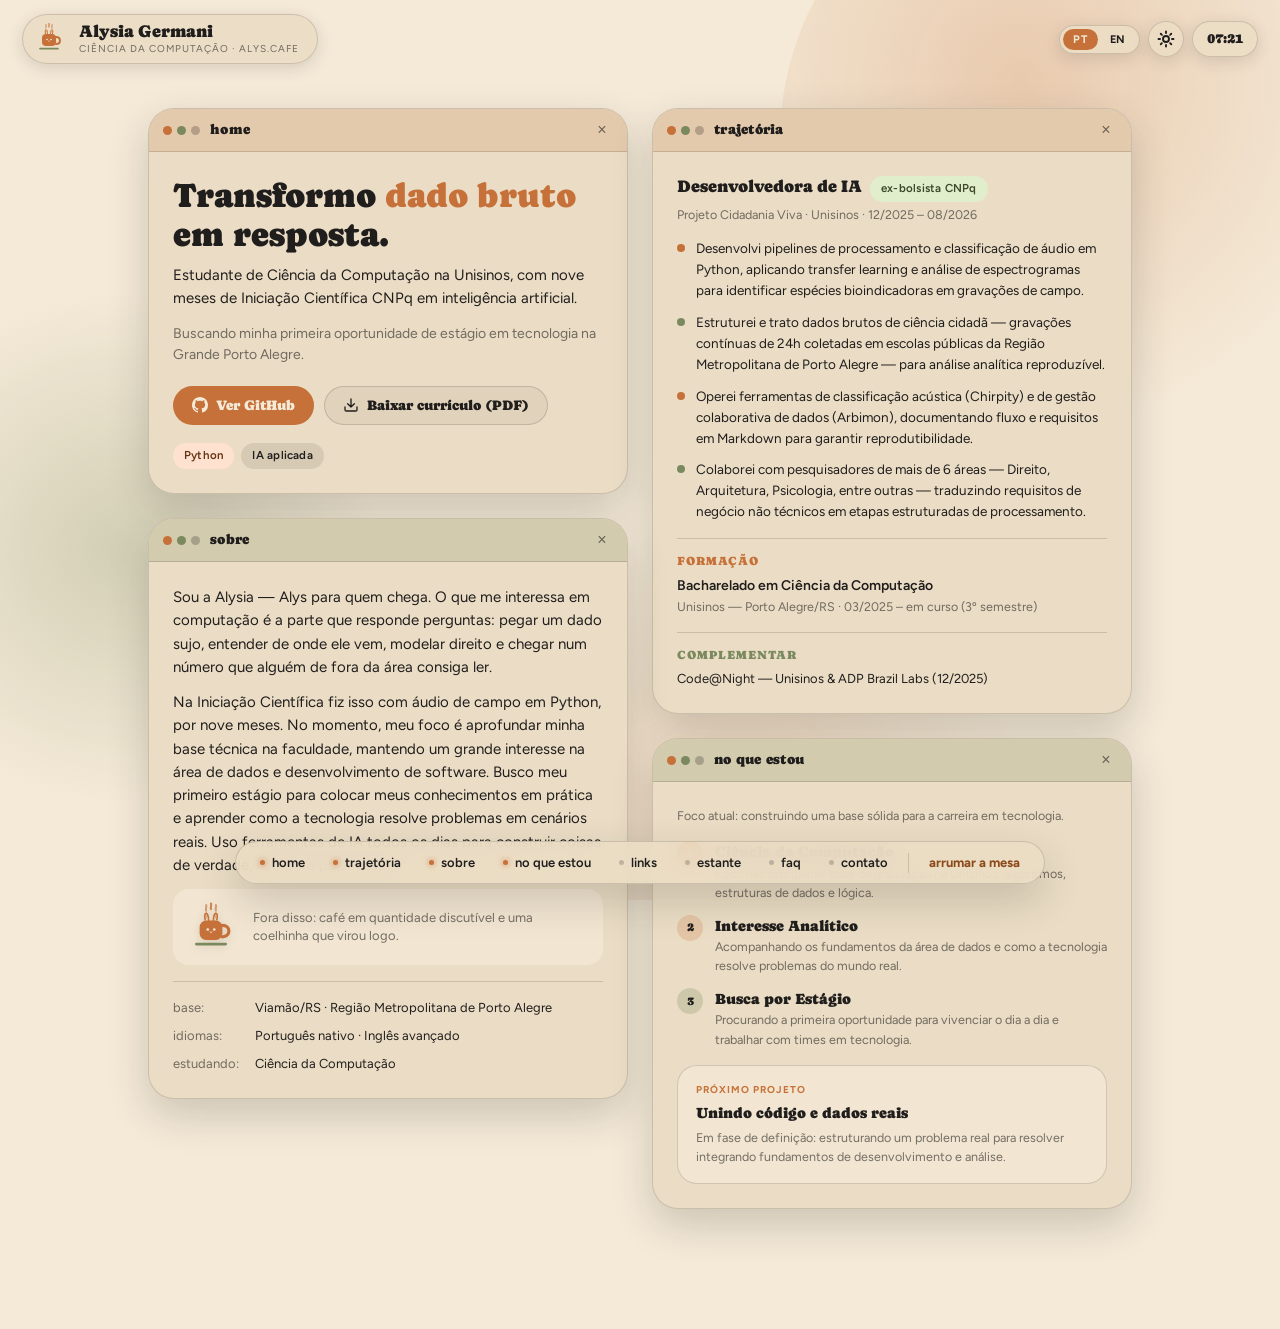
==== index.html @ f61e749c "feat: substitui xicara css pelo icone da coelhinha no header" ====
<!DOCTYPE html>
<html lang="pt" data-lang="pt" data-theme="dia">
<head>
  <meta charset="UTF-8">
  <meta name="viewport" content="width=device-width, initial-scale=1.0">
  <title>Alysia Germani — Ciência da Computação</title>
  <meta name="description" content="Alysia Germani, estudante de Ciência da Computação na Unisinos e ex-bolsista de Iniciação Científica CNPq em inteligência artificial. Buscando a primeira oportunidade de estágio em tecnologia na Grande Porto Alegre.">
  <meta name="author" content="Alysia Germani">
  
  <!-- Open Graph / LinkedIn / Facebook -->
  <meta property="og:type" content="website">
  <meta property="og:url" content="https://alys.cafe">
  <meta property="og:title" content="Alysia Germani — Ciência da Computação">
  <meta property="og:description" content="Estudante de Ciência da Computação na Unisinos. Transformo dado bruto em resposta.">
  <meta property="og:image" content="https://alys.cafe/favicon.svg">
  
  <!-- Twitter Cards -->
  <meta name="twitter:card" content="summary">
  <meta name="twitter:title" content="Alysia Germani — Ciência da Computação">
  <meta name="twitter:description" content="Estudante de Ciência da Computação na Unisinos. Transformo dado bruto em resposta.">
  <meta name="twitter:image" content="https://alys.cafe/favicon.svg">

  <link rel="icon" type="image/svg+xml" href="favicon.svg">
  <link rel="stylesheet" href="css/style.css">

  <!-- JSON-LD Structured Data for Search Engines -->
  <script type="application/ld+json">
  {
    "@context": "https://schema.org",
    "@type": "Person",
    "name": "Alysia Germani",
    "url": "https://alys.cafe",
    "jobTitle": "Estudante de Ciência da Computação e Ex-Bolsista de Iniciação Científica",
    "alumniOf": {
      "@type": "CollegeOrUniversity",
      "name": "Universidade do Vale do Rio dos Sinos (Unisinos)"
    },
    "sameAs": [
      "https://github.com/alyscafe",
      "https://linkedin.com/in/alys-muni"
    ],
    "knowsAbout": ["Python", "Data Analysis", "Artificial Intelligence"]
  }
  </script>
</head>
<body>

  <!-- Ambient Organic Background Blobs -->
  <div class="ambient-bg" aria-hidden="true">
    <div class="blob-1"></div>
    <div class="blob-2"></div>
    <div class="blob-3"></div>
  </div>

  <!-- Top Navigation Header -->
  <header class="top-nav" role="banner">
    <!-- Brand Pill with Interactive Steaming Cup -->
    <div class="nav-pill">
      <button id="cupBtn" class="cup-btn" style="place-items: center;" type="button" title="Mais um café / One more coffee" aria-label="Pedir mais um café">
        <img src="favicon.svg" alt="" style="width: 32px; height: 32px; margin-top: -2px;">
      </button>
      <div>
        <div class="nav-brand-title">Alysia Germani</div>
        <div class="nav-brand-sub">
          <span data-l="pt">ciência da computação · alys.cafe</span>
          <span data-l="en">computer science · alys.cafe</span>
        </div>
      </div>
    </div>

    <!-- Controls: Language, Theme, Clock -->
    <div class="nav-controls">
      <!-- Language Switcher -->
      <div class="seg-lang" role="group" aria-label="Seletor de idioma">
        <button id="btnLangPt" class="seg-btn active" type="button">PT</button>
        <button id="btnLangEn" class="seg-btn" type="button">EN</button>
      </div>

      <!-- Theme Switcher -->
      <button id="themeToggleBtn" class="icon-btn" type="button" title="Alternar tema (Dia / Café)" aria-label="Alternar tema">
        <!-- Sun Icon (Dia) -->
        <svg id="sunIcon" width="18" height="18" viewBox="0 0 24 24" fill="none" stroke="currentColor" stroke-width="2.5" stroke-linecap="round" stroke-linejoin="round" aria-hidden="true">
          <circle cx="12" cy="12" r="4"></circle>
          <path d="M12 2v2M12 20v2M2 12h2M20 12h2M5 5l1.5 1.5M17.5 17.5L19 19M19 5l-1.5 1.5M6.5 17.5L5 19"></path>
        </svg>
        <!-- Moon Icon (Café) -->
        <svg id="moonIcon" style="display: none;" width="18" height="18" viewBox="0 0 24 24" fill="none" stroke="currentColor" stroke-width="2.5" stroke-linecap="round" stroke-linejoin="round" aria-hidden="true">
          <path d="M21 12.8A9 9 0 1 1 11.2 3a7 7 0 0 0 9.8 9.8z"></path>
        </svg>
      </button>

      <!-- Live Clock -->
      <div id="clockText" class="clock-pill" aria-label="Horário atual">12:00</div>
    </div>
  </header>

  <!-- Workspace / Desk -->
  <main id="desk" class="desk" role="main">

    <!-- 1. Window: HOME (Hero) -->
    <section id="win-home" class="window" role="region" aria-labelledby="title-home">
      <div class="window-header">
        <div class="window-dots" aria-hidden="true">
          <span class="dot-1"></span>
          <span class="dot-2"></span>
          <span class="dot-3"></span>
        </div>
        <span id="title-home" class="window-title">home</span>
        <button class="window-close-btn" type="button" title="Fechar" aria-label="Fechar janela home">×</button>
      </div>
      <div class="window-body">
        <h1>
          <span data-l="pt">Transformo <span style="color: var(--color-accent)">dado bruto</span> em resposta.</span>
          <span data-l="en">I turn <span style="color: var(--color-accent)">raw data</span> into an answer.</span>
        </h1>
        <p>
          <span data-l="pt">Estudante de Ciência da Computação na Unisinos, com nove meses de Iniciação Científica CNPq em inteligência artificial.</span>
          <span data-l="en">Computer Science student at Unisinos, with nine months as a CNPq research fellow in artificial intelligence.</span>
        </p>
        <p class="text-muted" style="font-size: 14px; margin-bottom: 20px;">
          <span data-l="pt">Buscando minha primeira oportunidade de estágio em tecnologia na Grande Porto Alegre.</span>
          <span data-l="en">Looking for my first technology internship in Greater Porto Alegre.</span>
        </p>
        <div style="display: flex; flex-wrap: wrap; gap: 10px; margin-bottom: 18px;">
          <a class="btn btn-primary" href="https://github.com/alyscafe" target="_blank" rel="noopener noreferrer">
            <svg width="16" height="16" viewBox="0 0 24 24" fill="currentColor" aria-hidden="true"><path d="M12 0C5.37 0 0 5.37 0 12c0 5.31 3.435 9.795 8.205 11.385.6.105.825-.255.825-.57 0-.285-.015-1.23-.015-2.235-3.015.555-3.795-.735-4.035-1.41-.135-.345-.72-1.41-1.23-1.695-.42-.225-1.02-.78-.015-.795.945-.015 1.62.87 1.845 1.23 1.08 1.815 2.805 1.305 3.495.99.105-.78.42-1.305.765-1.605-2.67-.3-5.46-1.335-5.46-5.925 0-1.305.465-2.385 1.23-3.225-.12-.3-.54-1.53.12-3.18 0 0 1.005-.315 3.3 1.23.96-.27 1.98-.405 3-.405s2.04.135 3 .405c2.295-1.56 3.3-1.23 3.3-1.23.66 1.65.24 2.88.12 3.18.765.84 1.23 1.905 1.23 3.225 0 4.605-2.805 5.625-5.475 5.925.435.375.81 1.095.81 2.22 0 1.605-.015 2.895-.015 3.3 0 .315.225.69.825.57A12.02 12.02 0 0024 12c0-6.63-5.37-12-12-12z"/></svg>
            <span data-l="pt">Ver GitHub</span>
            <span data-l="en">View GitHub</span>
          </a>
          <a class="btn btn-secondary" href="curriculo.pdf" target="_blank" download="curriculo-alysia-germani.pdf">
            <svg width="16" height="16" viewBox="0 0 24 24" fill="none" stroke="currentColor" stroke-width="2" stroke-linecap="round" stroke-linejoin="round" aria-hidden="true"><path d="M21 15v4a2 2 0 01-2 2H5a2 2 0 01-2-2v-4M7 10l5 5 5-5M12 15V3"/></svg>
            <span data-l="pt">Baixar currículo (PDF)</span>
            <span data-l="en">Download Résumé (PDF)</span>
          </a>
        </div>
        <div style="display: flex; flex-wrap: wrap; gap: 7px;">
          <span class="tag tag-accent">Python</span>
          <span class="tag tag-neutral">
            <span data-l="pt">IA aplicada</span>
            <span data-l="en">applied AI</span>
          </span>
        </div>
      </div>
    </section>

    <!-- 2. Window: TRAJETÓRIA (Experience & Education) -->
    <section id="win-trajetoria" class="window" role="region" aria-labelledby="title-trajetoria">
      <div class="window-header">
        <div class="window-dots" aria-hidden="true">
          <span class="dot-1"></span>
          <span class="dot-2"></span>
          <span class="dot-3"></span>
        </div>
        <span id="title-trajetoria" class="window-title">
          <span data-l="pt">trajetória</span>
          <span data-l="en">experience</span>
        </span>
        <button class="window-close-btn" type="button" title="Fechar" aria-label="Fechar janela trajetória">×</button>
      </div>
      <div class="window-body">
        <div style="display: flex; flex-wrap: wrap; align-items: baseline; gap: 8px; margin-bottom: 3px;">
          <h4 style="margin: 0;">
            <span data-l="pt">Desenvolvedora de IA</span>
            <span data-l="en">AI Developer</span>
          </h4>
          <span class="tag tag-accent-2">
            <span data-l="pt">ex-bolsista CNPq</span>
            <span data-l="en">former CNPq fellow</span>
          </span>
        </div>
        <div class="text-muted" style="font-size: 12.5px; margin-bottom: 14px;">
          Projeto Cidadania Viva · Unisinos · 12/2025 – 08/2026
        </div>

        <div style="display: flex; flex-direction: column; gap: 11px; font-size: 13.5px;">
          <div style="display: grid; grid-template-columns: 8px 1fr; gap: 11px; align-items: start;">
            <span style="width: 8px; height: 8px; border-radius: 50%; background: var(--color-accent); margin-top: 6px;" aria-hidden="true"></span>
            <p style="margin: 0;">
              <span data-l="pt">Desenvolvi pipelines de processamento e classificação de áudio em Python, aplicando transfer learning e análise de espectrogramas para identificar espécies bioindicadoras em gravações de campo.</span>
              <span data-l="en">Built audio processing and classification pipelines in Python, applying transfer learning and spectrogram analysis to identify bioindicator species in field recordings.</span>
            </p>
          </div>
          <div style="display: grid; grid-template-columns: 8px 1fr; gap: 11px; align-items: start;">
            <span style="width: 8px; height: 8px; border-radius: 50%; background: var(--color-accent-2); margin-top: 6px;" aria-hidden="true"></span>
            <p style="margin: 0;">
              <span data-l="pt">Estruturei e trato dados brutos de ciência cidadã — gravações contínuas de 24h coletadas em escolas públicas da Região Metropolitana de Porto Alegre — para análise analítica reproduzível.</span>
              <span data-l="en">Structured and cleaned raw citizen-science data — continuous 24h recordings collected in public schools around Porto Alegre — for reproducible analysis.</span>
            </p>
          </div>
          <div style="display: grid; grid-template-columns: 8px 1fr; gap: 11px; align-items: start;">
            <span style="width: 8px; height: 8px; border-radius: 50%; background: var(--color-accent); margin-top: 6px;" aria-hidden="true"></span>
            <p style="margin: 0;">
              <span data-l="pt">Operei ferramentas de classificação acústica (Chirpity) e de gestão colaborativa de dados (Arbimon), documentando fluxo e requisitos em Markdown para garantir reprodutibilidade.</span>
              <span data-l="en">Operated acoustic classification (Chirpity) and collaborative data management (Arbimon) tools, documenting the workflow and requirements in Markdown for reproducibility.</span>
            </p>
          </div>
          <div style="display: grid; grid-template-columns: 8px 1fr; gap: 11px; align-items: start;">
            <span style="width: 8px; height: 8px; border-radius: 50%; background: var(--color-accent-2); margin-top: 6px;" aria-hidden="true"></span>
            <p style="margin: 0;">
              <span data-l="pt">Colaborei com pesquisadores de mais de 6 áreas — Direito, Arquitetura, Psicologia, entre outras — traduzindo requisitos de negócio não técnicos em etapas estruturadas de processamento.</span>
              <span data-l="en">Worked with researchers from over 6 fields — Law, Architecture, Psychology and others — translating non-technical requirements into processing steps.</span>
            </p>
          </div>
        </div>

        <div class="divider"></div>

        <div>
          <h6 style="color: var(--color-accent); margin-bottom: 6px;">
            <span data-l="pt">formação</span>
            <span data-l="en">education</span>
          </h6>
          <div style="font-size: 14px; font-weight: 600;">Bacharelado em Ciência da Computação</div>
          <div class="text-muted" style="font-size: 12.5px;">
            Unisinos — Porto Alegre/RS · 03/2025 – 
            <span data-l="pt">em curso (3º semestre)</span>
            <span data-l="en">in progress (3rd semester)</span>
          </div>
        </div>

        <div class="divider"></div>

        <div>
          <h6 style="color: var(--color-accent-2); margin-bottom: 6px;">
            <span data-l="pt">complementar</span>
            <span data-l="en">additional</span>
          </h6>
          <div style="font-size: 13px; display: flex; flex-direction: column; gap: 5px;">
            <span>Code@Night — Unisinos &amp; ADP Brazil Labs (12/2025)</span>
          </div>
        </div>
      </div>
    </section>

    <!-- 3. Window: SOBRE (About) -->
    <section id="win-sobre" class="window" role="region" aria-labelledby="title-sobre">
      <div class="window-header header-alt">
        <div class="window-dots" aria-hidden="true">
          <span class="dot-1"></span>
          <span class="dot-2"></span>
          <span class="dot-3"></span>
        </div>
        <span id="title-sobre" class="window-title">
          <span data-l="pt">sobre</span>
          <span data-l="en">about</span>
        </span>
        <button class="window-close-btn" type="button" title="Fechar" aria-label="Fechar janela sobre">×</button>
      </div>
      <div class="window-body">
        <p>
          <span data-l="pt">Sou a Alysia — Alys para quem chega. O que me interessa em computação é a parte que responde perguntas: pegar um dado sujo, entender de onde ele vem, modelar direito e chegar num número que alguém de fora da área consiga ler.</span>
          <span data-l="en">I'm Alysia — Alys to anyone who walks in. What draws me to computing is the part that answers questions: taking messy data, understanding where it came from, modelling it properly, and arriving at a number someone outside the field can actually read.</span>
        </p>
        <p>
          <span data-l="pt">Na Iniciação Científica fiz isso com áudio de campo em Python, por nove meses. No momento, meu foco é aprofundar minha base técnica na faculdade, mantendo um grande interesse na área de dados e desenvolvimento de software. Busco meu primeiro estágio para colocar meus conhecimentos em prática e aprender como a tecnologia resolve problemas em cenários reais. Uso ferramentas de IA todos os dias para construir coisas de verdade, não para pular etapa.</span>
          <span data-l="en">I did that with field audio in Python for nine months, as a research fellow. Currently, my focus is deepening my technical foundation at university, maintaining a strong interest in data and software development. I'm looking for my first internship to put my knowledge into practice and learn how technology solves real-world problems. I use AI tools every day to build real things, not to skip steps.</span>
        </p>
        <div style="display: flex; align-items: center; gap: 16px; margin-bottom: 12px; padding: 12px; background: var(--color-surface-subtle); border-radius: var(--radius-md);">
          <img src="favicon.svg" alt="A coelhinha que virou logo" style="width: 52px; height: 52px; flex-shrink: 0; filter: drop-shadow(0 2px 4px rgba(0,0,0,0.1));">
          <p class="text-muted" style="font-size: 13px; margin: 0; line-height: 1.4;">
            <span data-l="pt">Fora disso: café em quantidade discutível e uma coelhinha que virou logo.</span>
            <span data-l="en">Outside that: a debatable amount of coffee and a little rabbit that became a logo.</span>
          </p>
        </div>

        <div class="divider"></div>

        <div style="display: grid; grid-template-columns: auto 1fr; gap: 8px 16px; font-size: 13px;">
          <span class="text-muted"><span data-l="pt">base</span><span data-l="en">based in</span>:</span>
          <span>Viamão/RS · <span data-l="pt">Região Metropolitana de Porto Alegre</span><span data-l="en">Greater Porto Alegre</span></span>
          <span class="text-muted"><span data-l="pt">idiomas</span><span data-l="en">languages</span>:</span>
          <span><span data-l="pt">Português nativo · Inglês avançado</span><span data-l="en">Portuguese native · English advanced</span></span>
          <span class="text-muted"><span data-l="pt">estudando</span><span data-l="en">studying</span>:</span>
          <span><span data-l="pt">Ciência da Computação</span><span data-l="en">Computer Science</span></span>
        </div>
      </div>
    </section>

    <!-- 4. Window: AGORA (Current Track & Next Project) -->
    <section id="win-agora" class="window" role="region" aria-labelledby="title-agora">
      <div class="window-header header-alt">
        <div class="window-dots" aria-hidden="true">
          <span class="dot-1"></span>
          <span class="dot-2"></span>
          <span class="dot-3"></span>
        </div>
        <span id="title-agora" class="window-title">
          <span data-l="pt">no que estou</span>
          <span data-l="en">what i'm on</span>
        </span>
        <button class="window-close-btn" type="button" title="Fechar" aria-label="Fechar janela no que estou">×</button>
      </div>
      <div class="window-body">
        <p class="text-muted" style="font-size: 12.5px; margin-bottom: 16px;">
          <span data-l="pt">Foco atual: construindo uma base sólida para a carreira em tecnologia.</span>
          <span data-l="en">Current focus: building a solid foundation for a tech career.</span>
        </p>

        <div style="display: flex; flex-direction: column; gap: 12px;">
          <!-- Track 1 -->
          <div style="display: grid; grid-template-columns: 26px 1fr; gap: 12px; align-items: start;">
            <span style="width: 26px; height: 26px; border-radius: 50%; display: grid; place-items: center; background: var(--color-accent); color: var(--color-bg); font-family: var(--font-heading); font-size: 12px;" aria-hidden="true">1</span>
            <div>
              <div style="font-family: var(--font-heading); font-size: 14.5px;">
                <span data-l="pt">Ciência da Computação</span><span data-l="en">Computer Science</span>
              </div>
              <div class="text-muted" style="font-size: 12.5px;">
                <span data-l="pt">Foco nas disciplinas base da graduação na Unisinos: algoritmos, estruturas de dados e lógica.</span>
                <span data-l="en">Focus on core undergrad subjects at Unisinos: algorithms, data structures, and logic.</span>
              </div>
            </div>
          </div>

          <!-- Track 2 -->
          <div style="display: grid; grid-template-columns: 26px 1fr; gap: 12px; align-items: start;">
            <span style="width: 26px; height: 26px; border-radius: 50%; display: grid; place-items: center; background: color-mix(in srgb, var(--color-accent) 22%, transparent); color: var(--color-text); font-family: var(--font-heading); font-size: 12px;" aria-hidden="true">2</span>
            <div>
              <div style="font-family: var(--font-heading); font-size: 14.5px;">
                <span data-l="pt">Interesse Analítico</span><span data-l="en">Analytical Interest</span>
              </div>
              <div class="text-muted" style="font-size: 12.5px;">
                <span data-l="pt">Acompanhando os fundamentos da área de dados e como a tecnologia resolve problemas do mundo real.</span>
                <span data-l="en">Following data fundamentals and how technology solves real-world problems.</span>
              </div>
            </div>
          </div>

          <!-- Track 3 -->
          <div style="display: grid; grid-template-columns: 26px 1fr; gap: 12px; align-items: start;">
            <span style="width: 26px; height: 26px; border-radius: 50%; display: grid; place-items: center; background: color-mix(in srgb, var(--color-accent-2) 26%, transparent); color: var(--color-text); font-family: var(--font-heading); font-size: 12px;" aria-hidden="true">3</span>
            <div>
              <div style="font-family: var(--font-heading); font-size: 14.5px;">
                <span data-l="pt">Busca por Estágio</span><span data-l="en">Internship Search</span>
              </div>
              <div class="text-muted" style="font-size: 12.5px;">
                <span data-l="pt">Procurando a primeira oportunidade para vivenciar o dia a dia e trabalhar com times em tecnologia.</span>
                <span data-l="en">Looking for the first opportunity to experience day-to-day work and collaborate with tech teams.</span>
              </div>
            </div>
          </div>
        </div>

        <!-- Project Spotlight Card -->
        <div class="card-project" style="margin-top: 16px;">
          <div class="card-kicker">
            <span data-l="pt">próximo projeto</span>
            <span data-l="en">next project</span>
          </div>
          <div style="font-family: var(--font-heading); font-size: 14.5px; margin-bottom: 4px;">
            <span data-l="pt">Unindo código e dados reais</span>
            <span data-l="en">Uniting code and real data</span>
          </div>
          <p class="text-muted" style="font-size: 12.5px; margin: 0;">
            <span data-l="pt">Em fase de definição: estruturando um problema real para resolver integrando fundamentos de desenvolvimento e análise.</span>
            <span data-l="en">In definition phase: structuring a real problem to solve by integrating development and analysis fundamentals.</span>
          </p>
        </div>
      </div>
    </section>

    <!-- 5. Window: LINKS -->
    <section id="win-links" class="window" role="region" aria-labelledby="title-links">
      <div class="window-header header-alt">
        <div class="window-dots" aria-hidden="true">
          <span class="dot-1"></span>
          <span class="dot-2"></span>
          <span class="dot-3"></span>
        </div>
        <span id="title-links" class="window-title">links</span>
        <button class="window-close-btn" type="button" title="Fechar" aria-label="Fechar janela links">×</button>
      </div>
      <div class="window-body-compact">
        <div style="display: flex; flex-direction: column; gap: 4px;">
          <a class="link-item" href="https://linkedin.com/in/alys-muni" target="_blank" rel="noopener noreferrer">
            <span class="indicator-dot" style="background: var(--color-accent);" aria-hidden="true"></span>
            LinkedIn
            <span class="muted">/in/alys-muni</span>
          </a>
          <a class="link-item" href="https://github.com/alyscafe" target="_blank" rel="noopener noreferrer">
            <span class="indicator-dot" style="background: var(--color-accent-2);" aria-hidden="true"></span>
            GitHub
            <span class="muted">/alyscafe</span>
          </a>
          <a class="link-item" href="mailto:oi@alys.cafe">
            <span class="indicator-dot" style="background: var(--color-accent);" aria-hidden="true"></span>
            E-mail
            <span class="muted">oi@alys.cafe</span>
          </a>
          <a class="link-item" href="curriculo.pdf" target="_blank">
            <span class="indicator-dot" style="background: var(--color-accent-2);" aria-hidden="true"></span>
            <span data-l="pt">Currículo (PDF)</span>
            <span data-l="en">Résumé (PDF)</span>
            <span class="muted">alys.cafe/curriculo.pdf</span>
          </a>
        </div>
      </div>
    </section>

    <!-- 6. Window: ESTANTE (Shelf / Off-Duty) -->
    <section id="win-estante" class="window" role="region" aria-labelledby="title-estante">
      <div class="window-header">
        <div class="window-dots" aria-hidden="true">
          <span class="dot-1"></span>
          <span class="dot-2"></span>
          <span class="dot-3"></span>
        </div>
        <span id="title-estante" class="window-title">
          <span data-l="pt">estante</span>
          <span data-l="en">shelf</span>
        </span>
        <button class="window-close-btn" type="button" title="Fechar" aria-label="Fechar janela estante">×</button>
      </div>
      <div class="window-body">
        <p class="text-muted" style="font-size: 12.5px; margin-bottom: 16px;">
          <span data-l="pt">O que estou lendo, jogando e vendo — a parte não profissional do café.</span>
          <span data-l="en">What I'm reading, playing and watching — the café's off-duty side.</span>
        </p>

        <div style="display: grid; grid-template-columns: repeat(auto-fit, minmax(130px, 1fr)); gap: 18px;">
          <!-- Games -->
          <div>
            <h6 style="color: var(--color-accent-2); margin-bottom: 8px;">
              <span data-l="pt">jogos</span>
              <span data-l="en">games</span>
            </h6>
            <div style="display: flex; flex-direction: column; gap: 8px; font-size: 13px;">
              <div>
                Terraria
                <div class="text-muted" style="font-size: 11px;"><span data-l="pt">jogando com amigos</span><span data-l="en">playing with friends</span></div>
              </div>
              <div>
                Stardew Valley
                <div class="text-muted" style="font-size: 11px;"><span data-l="pt">fazenda ano 4</span><span data-l="en">farm year 4</span></div>
              </div>
              <div>
                Balatro
                <div class="text-muted" style="font-size: 11px;"><span data-l="pt">só mais uma partida</span><span data-l="en">just one more run</span></div>
              </div>
              <div>
                Hollow Knight
                <div class="text-muted" style="font-size: 11px;"><span data-l="pt">sofrendo</span><span data-l="en">suffering</span></div>
              </div>
              <div>
                Cup Head
                <div class="text-muted" style="font-size: 11px;"><span data-l="pt">passando raiva</span><span data-l="en">getting mad</span></div>
              </div>
            </div>
          </div>

          <!-- Anime -->
          <div>
            <h6 style="color: var(--color-accent); margin-bottom: 8px;">anime</h6>
            <div style="display: flex; flex-direction: column; gap: 8px; font-size: 13px;">
              <div>
                Frieren
                <div class="text-muted" style="font-size: 11px;"><span data-l="pt">acompanhando</span><span data-l="en">keeping up</span></div>
              </div>
              <div>
                Studio Ghibli
                <div class="text-muted" style="font-size: 11px;"><span data-l="pt">rever sempre</span><span data-l="en">always rewatching</span></div>
              </div>
            </div>
          </div>
        </div>
      </div>
    </section>

    <!-- 7. Window: FAQ -->
    <section id="win-faq" class="window" role="region" aria-labelledby="title-faq">
      <div class="window-header header-alt">
        <div class="window-dots" aria-hidden="true">
          <span class="dot-1"></span>
          <span class="dot-2"></span>
          <span class="dot-3"></span>
        </div>
        <span id="title-faq" class="window-title">faq</span>
        <button class="window-close-btn" type="button" title="Fechar" aria-label="Fechar janela faq">×</button>
      </div>
      <div class="window-body" style="display: flex; flex-direction: column; gap: 15px;">
        <div>
          <div style="font-family: var(--font-heading); font-size: 14.5px; margin-bottom: 4px;">
            <span data-l="pt">Que tipo de vaga você procura?</span>
            <span data-l="en">What kind of role are you after?</span>
          </div>
          <p class="text-muted" style="font-size: 13px; margin: 0;">
            <span data-l="pt">Primeiro estágio em tecnologia, com foco em dados, desenvolvimento ou IA — presencial na Grande Porto Alegre, híbrido ou remoto.</span>
            <span data-l="en">A first tech internship, focusing on data, development or AI — on-site in Greater Porto Alegre, hybrid or remote.</span>
          </p>
        </div>

        <div>
          <div style="font-family: var(--font-heading); font-size: 14.5px; margin-bottom: 4px;">
            <span data-l="pt">Você já trabalhou com dados de verdade?</span>
            <span data-l="en">Have you worked with real data?</span>
          </div>
          <p class="text-muted" style="font-size: 13px; margin: 0;">
            <span data-l="pt">Sim: por nove meses tratei gravações contínuas de campo em Python na Iniciação Científica — dado bruto, sujo e volumoso, com pipeline documentado.</span>
            <span data-l="en">Yes: for nine months I processed continuous field recordings in Python as a research fellow — raw, messy, high-volume data with a documented pipeline.</span>
          </p>
        </div>

        <div>
          <div style="font-family: var(--font-heading); font-size: 14.5px; margin-bottom: 4px;">
            <span data-l="pt">Por que alys.cafe?</span>
            <span data-l="en">Why alys.cafe?</span>
          </div>
          <p class="text-muted" style="font-size: 13px; margin: 0;">
            <span data-l="pt">Porque quase todo trabalho aqui começou com um café. O site é feito e mantido por mim — o que também conta como projeto.</span>
            <span data-l="en">Because nearly everything here started with a coffee. The site is built and maintained by me — which counts as a project too.</span>
          </p>
        </div>
      </div>
    </section>

    <!-- 8. Window: CONTATO (Contact) -->
    <section id="win-contato" class="window" role="region" aria-labelledby="title-contato">
      <div class="window-header">
        <div class="window-dots" aria-hidden="true">
          <span class="dot-1"></span>
          <span class="dot-2"></span>
          <span class="dot-3"></span>
        </div>
        <span id="title-contato" class="window-title">
          <span data-l="pt">contato</span>
          <span data-l="en">contact</span>
        </span>
        <button class="window-close-btn" type="button" title="Fechar" aria-label="Fechar janela contato">×</button>
      </div>
      <div class="window-body">
        <p style="font-size: 13.5px; margin-bottom: 16px;">
          <span data-l="pt">Recrutando para vagas de tecnologia (dados, desenvolvimento ou IA)? Deixe um recado — respondo no mesmo dia.</span>
          <span data-l="en">Hiring for tech roles (data, development or AI)? Leave a note — I reply the same day.</span>
        </p>

        <form id="contactForm">
          <div class="field">
            <label for="contactEmail">
              <span data-l="pt">seu e-mail</span>
              <span data-l="en">your email</span>
            </label>
            <input id="contactEmail" class="input" type="email" placeholder="voce@empresa.com" required>
          </div>

          <div class="field">
            <label for="contactMessage">
              <span data-l="pt">recado</span>
              <span data-l="en">note</span>
            </label>
            <textarea id="contactMessage" class="input" placeholder="Oi, Alysia..." required></textarea>
          </div>

          <button type="submit" class="btn btn-primary btn-block">
            <span data-l="pt">Enviar recado</span>
            <span data-l="en">Send note</span>
          </button>
        </form>

        <p class="text-muted" style="font-size: 12px; margin: 14px 0 0; text-align: center;">
          <span data-l="pt">ou direto: </span>
          <span data-l="en">or straight to: </span>
          <a href="mailto:oi@alys.cafe">oi@alys.cafe</a>
        </p>
      </div>
    </section>

  </main>

  <!-- Bottom Floating Dock -->
  <nav class="dock" role="navigation" aria-label="Navegação da mesa de trabalho">
    <button class="dock-btn" data-window="home" type="button">
      <span class="dock-dot" aria-hidden="true"></span>home
    </button>
    <button class="dock-btn" data-window="trajetoria" type="button">
      <span class="dock-dot" aria-hidden="true"></span>
      <span data-l="pt">trajetória</span>
      <span data-l="en">experience</span>
    </button>
    <button class="dock-btn" data-window="sobre" type="button">
      <span class="dock-dot" aria-hidden="true"></span>
      <span data-l="pt">sobre</span>
      <span data-l="en">about</span>
    </button>
    <button class="dock-btn" data-window="agora" type="button">
      <span class="dock-dot" aria-hidden="true"></span>
      <span data-l="pt">no que estou</span>
      <span data-l="en">what i'm on</span>
    </button>
    <button class="dock-btn" data-window="links" type="button">
      <span class="dock-dot" aria-hidden="true"></span>links
    </button>
    <button class="dock-btn" data-window="estante" type="button">
      <span class="dock-dot" aria-hidden="true"></span>
      <span data-l="pt">estante</span>
      <span data-l="en">shelf</span>
    </button>
    <button class="dock-btn" data-window="faq" type="button">
      <span class="dock-dot" aria-hidden="true"></span>faq
    </button>
    <button class="dock-btn" data-window="contato" type="button">
      <span class="dock-dot" aria-hidden="true"></span>
      <span data-l="pt">contato</span>
      <span data-l="en">contact</span>
    </button>

    <div class="dock-divider" aria-hidden="true"></div>

    <button id="tidyBtn" class="dock-tidy-btn" type="button" title="Organizar janelas em colunas">
      <span data-l="pt">arrumar a mesa</span>
      <span data-l="en">tidy up</span>
    </button>
  </nav>

  <!-- Toast Notification -->
  <div id="toastNotice" class="toast-notice" role="status" aria-live="polite"></div>

  <script src="js/app.js"></script>
</body>
</html>
---- css/style.css ----
/* ==========================================================================
   Alys Café — Design System Tokens & Styles
   "Mesa Digital" / Cozy Workstation Theme
   ========================================================================== */

@import url('https://fonts.googleapis.com/css2?family=Caprasimo&family=Figtree:ital,wght@0,400;0,500;0,600;0,700;1,400&display=swap');

/* ——— Design Tokens ——— */
:root {
  /* Default: Dia (Warm Parchment / Light Roast) */
  --color-bg: #f5ead8;
  --color-surface: #ebddc5;
  --color-surface-translucent: color-mix(in srgb, #ebddc5 90%, transparent);
  --color-surface-subtle: color-mix(in srgb, #f5ead8 70%, #ebddc5);
  --color-text: #201e1d;
  --color-text-muted: color-mix(in srgb, #201e1d 60%, transparent);
  --color-accent: #c67139;
  --color-accent-hover: #b2622d;
  --color-accent-700: #8c491a;
  --color-accent-subtle: #ffe1d0;
  --color-accent-badge-fg: #643312;
  --color-accent-2: #7a8a5e;
  --color-accent-2-hover: #65744c;
  --color-accent-2-subtle: #e1eecc;
  --color-accent-2-badge-fg: #3d472b;
  --color-divider: color-mix(in srgb, #201e1d 16%, transparent);
  
  --shadow-sm: 0 1px 3px color-mix(in srgb, #2e2b25 12%, transparent);
  --shadow-md: 0 4px 16px color-mix(in srgb, #2e2b25 15%, transparent);
  --shadow-lg: 0 16px 40px color-mix(in srgb, #2e2b25 20%, transparent);
  
  --font-heading: "Caprasimo", system-ui, Georgia, serif;
  --font-body: "Figtree", system-ui, -apple-system, BlinkMacSystemFont, "Segoe UI", Roboto, sans-serif;
  
  --radius-sm: 8px;
  --radius-md: 16px;
  --radius-lg: 26px;
  --radius-pill: 999px;
  
  --space-1: 4px;
  --space-2: 8px;
  --space-3: 14px;
  --space-4: 20px;
  --space-6: 28px;
}

/* Theme: Café (Deep Cozy Roast / Warm Dark) */
[data-theme="cafe"] {
  --color-bg: #241a13;
  --color-surface: #33261c;
  --color-surface-translucent: color-mix(in srgb, #33261c 92%, transparent);
  --color-surface-subtle: color-mix(in srgb, #241a13 70%, #33261c);
  --color-text: #f6e9d7;
  --color-text-muted: color-mix(in srgb, #f6e9d7 65%, transparent);
  --color-accent: #e2a068;
  --color-accent-hover: #f0b583;
  --color-accent-700: #eab588;
  --color-accent-subtle: #4a3424;
  --color-accent-badge-fg: #ffd8bd;
  --color-accent-2: #a3b381;
  --color-accent-2-hover: #b6c793;
  --color-accent-2-subtle: #313b24;
  --color-accent-2-badge-fg: #e2eed0;
  --color-divider: color-mix(in srgb, #f6e9d7 18%, transparent);
  
  --shadow-sm: 0 1px 3px rgba(0, 0, 0, 0.45);
  --shadow-md: 0 4px 16px rgba(0, 0, 0, 0.52);
  --shadow-lg: 0 18px 46px rgba(0, 0, 0, 0.62);
}

/* ——— Bilingual Display Logic ——— */
[data-lang="pt"] [data-l="en"] { display: none !important; }
[data-lang="en"] [data-l="pt"] { display: none !important; }

/* ——— Reset & Base ——— */
*, *::before, *::after {
  box-sizing: border-box;
}

html, body {
  margin: 0;
  padding: 0;
  width: 100%;
  min-height: 100vh;
}

body {
  background-color: var(--color-bg);
  color: var(--color-text);
  font-family: var(--font-body);
  font-size: 15px;
  line-height: 1.55;
  transition: background-color 0.3s ease, color 0.3s ease;
  position: relative;
  overflow-x: hidden;
  -webkit-font-smoothing: antialiased;
}

h1, h2, h3, h4, h5, h6 {
  font-family: var(--font-heading);
  font-weight: 400;
  line-height: 1.15;
  margin: 0 0 10px;
}

h1 { font-size: 34px; }
h2 { font-size: 26px; }
h3 { font-size: 20px; }
h4 { font-size: 17px; }
h5 { font-size: 15px; }
h6 { font-size: 12px; letter-spacing: 0.08em; text-transform: uppercase; }

p {
  margin: 0 0 12px;
}

a {
  color: var(--color-accent);
  text-decoration: none;
  transition: color 0.15s ease;
}

a:hover {
  color: var(--color-accent-hover);
  text-decoration: underline;
  text-underline-offset: 3px;
}

/* Focus state for accessibility */
:focus-visible {
  outline: 2px solid var(--color-accent);
  outline-offset: 3px;
}

/* ——— Background Blobs with Soft Drift ——— */
.ambient-bg {
  position: fixed;
  inset: 0;
  overflow: hidden;
  pointer-events: none;
  z-index: 0;
}

.blob-1 {
  position: absolute;
  top: -160px;
  right: -100px;
  width: 600px;
  height: 600px;
  border-radius: 50%;
  background: radial-gradient(circle at 40% 40%, color-mix(in srgb, var(--color-accent) 26%, transparent), transparent 70%);
  animation: drift 24s ease-in-out infinite;
}

.blob-2 {
  position: absolute;
  top: 32%;
  left: -140px;
  width: 520px;
  height: 520px;
  border-radius: 50%;
  background: radial-gradient(circle at 50% 50%, color-mix(in srgb, var(--color-accent-2) 28%, transparent), transparent 70%);
  animation: drift 30s ease-in-out infinite reverse;
}

.blob-3 {
  position: absolute;
  bottom: -200px;
  right: 20%;
  width: 560px;
  height: 560px;
  border-radius: 50%;
  background: radial-gradient(circle at 50% 50%, color-mix(in srgb, var(--color-accent) 15%, transparent), transparent 72%);
}

/* ——— Animations ——— */
@keyframes steam {
  0% { transform: translateY(2px) scaleX(0.9); opacity: 0; }
  30% { opacity: 0.8; }
  100% { transform: translateY(-14px) scaleX(1.6); opacity: 0; }
}

@keyframes drift {
  0%, 100% { transform: translate(0, 0); }
  50% { transform: translate(28px, -22px); }
}

@keyframes rise {
  from { opacity: 0; transform: translateY(10px) scale(0.98); }
  to { opacity: 1; transform: translateY(0) scale(1); }
}

/* ——— Top Navigation Bar ——— */
.top-nav {
  position: fixed;
  top: 0;
  left: 0;
  right: 0;
  z-index: 9000;
  display: flex;
  align-items: center;
  justify-content: space-between;
  padding: 14px 22px;
  pointer-events: none;
}

.nav-pill {
  display: flex;
  align-items: center;
  gap: 12px;
  pointer-events: auto;
  padding: 6px 18px 6px 8px;
  border-radius: var(--radius-pill);
  border: 1px solid var(--color-divider);
  background: var(--color-surface-translucent);
  backdrop-filter: blur(12px);
  -webkit-backdrop-filter: blur(12px);
  box-shadow: var(--shadow-md);
}

.nav-controls {
  display: flex;
  align-items: center;
  gap: 8px;
  pointer-events: auto;
}

.nav-brand-title {
  font-family: var(--font-heading);
  font-size: 17px;
  line-height: 1.1;
}

.nav-brand-sub {
  font-size: 10px;
  letter-spacing: 0.1em;
  text-transform: uppercase;
  color: var(--color-text-muted);
}

/* Coffee Cup Interactive Button */
.cup-btn {
  position: relative;
  width: 36px;
  height: 36px;
  border: 0;
  background: transparent;
  padding: 0;
  cursor: pointer;
  display: grid;
  place-items: end center;
  border-radius: 50%;
  transition: transform 0.15s ease;
}

.cup-btn:hover {
  transform: scale(1.08);
}

.cup-btn:active {
  transform: scale(0.95);
}

.steam-group {
  position: absolute;
  top: 2px;
  left: 9px;
  display: flex;
  gap: 3px;
}

.steam-line {
  width: 3.5px;
  height: 12px;
  border-radius: var(--radius-pill);
  background: color-mix(in srgb, var(--color-text) 35%, transparent);
}

.steam-1 { animation: steam 3.2s ease-out infinite; }
.steam-2 { animation: steam 3.2s ease-out 0.9s infinite; }
.steam-3 { animation: steam 3.2s ease-out 1.8s infinite; }

.cup-saucer-shape {
  position: relative;
  width: 22px;
  height: 16px;
  border-radius: 4px 4px 11px 11px;
  background: var(--color-accent);
}

.cup-saucer-shape::after {
  content: "";
  position: absolute;
  right: -7px;
  top: 2px;
  width: 9px;
  height: 9px;
  border: 2.5px solid var(--color-accent);
  border-radius: 50%;
  border-left-color: transparent;
}

/* Control Pills */
.seg-lang {
  display: flex;
  padding: 3px;
  gap: 2px;
  border-radius: var(--radius-pill);
  border: 1px solid var(--color-divider);
  background: var(--color-surface-translucent);
  backdrop-filter: blur(12px);
  -webkit-backdrop-filter: blur(12px);
  box-shadow: var(--shadow-md);
}

.seg-btn {
  border: 0;
  cursor: pointer;
  font-family: var(--font-body);
  font-weight: 700;
  font-size: 11px;
  letter-spacing: 0.06em;
  padding: 4px 10px;
  border-radius: var(--radius-pill);
  background: transparent;
  color: var(--color-text);
  transition: background-color 0.15s ease, color 0.15s ease;
}

.seg-btn.active {
  background: var(--color-accent);
  color: var(--color-bg);
}

.icon-btn {
  width: 36px;
  height: 36px;
  display: grid;
  place-items: center;
  cursor: pointer;
  border-radius: var(--radius-pill);
  border: 1px solid var(--color-divider);
  background: var(--color-surface-translucent);
  backdrop-filter: blur(12px);
  -webkit-backdrop-filter: blur(12px);
  box-shadow: var(--shadow-md);
  color: var(--color-text);
  transition: transform 0.15s ease, background-color 0.15s ease;
}

.icon-btn:hover {
  transform: scale(1.06);
}

.clock-pill {
  font-family: var(--font-heading);
  font-size: 14px;
  padding: 6px 14px;
  border-radius: var(--radius-pill);
  border: 1px solid var(--color-divider);
  background: var(--color-surface-translucent);
  backdrop-filter: blur(12px);
  -webkit-backdrop-filter: blur(12px);
  box-shadow: var(--shadow-md);
}

/* ——— Desktop / Workspace Area ——— */
.desk {
  position: relative;
  min-height: 100vh;
  padding-top: 80px;
  padding-bottom: 140px;
  z-index: 10;
}

/* ——— Window Component ——— */
.window {
  position: absolute;
  background: var(--color-surface);
  border: 1px solid var(--color-divider);
  border-radius: var(--radius-lg);
  box-shadow: var(--shadow-lg);
  overflow: hidden;
  animation: rise 0.35s ease both;
  transition: box-shadow 0.2s ease;
  user-select: text;
}

.window.focused {
  box-shadow: var(--shadow-lg), 0 0 0 1px var(--color-accent);
}

.window-header {
  display: flex;
  align-items: center;
  gap: 10px;
  padding: 10px 14px;
  cursor: grab;
  user-select: none;
  background: color-mix(in srgb, var(--color-accent) 18%, var(--color-surface));
  border-bottom: 1px solid var(--color-divider);
}

.window-header.header-alt {
  background: color-mix(in srgb, var(--color-accent-2) 22%, var(--color-surface));
}

.window-header:active {
  cursor: grabbing;
}

.window-dots {
  display: flex;
  gap: 5px;
}

.window-dots span {
  width: 9px;
  height: 9px;
  border-radius: 50%;
}

.dot-1 { background: var(--color-accent); }
.dot-2 { background: var(--color-accent-2); }
.dot-3 { background: color-mix(in srgb, var(--color-text) 25%, transparent); }

.window-title {
  font-family: var(--font-heading);
  font-size: 13.5px;
  letter-spacing: 0.02em;
}

.window-close-btn {
  margin-left: auto;
  width: 22px;
  height: 22px;
  display: grid;
  place-items: center;
  border: 0;
  border-radius: 50%;
  cursor: pointer;
  background: transparent;
  color: var(--color-text);
  opacity: 0.6;
  font-size: 16px;
  line-height: 1;
  transition: opacity 0.15s ease, background-color 0.15s ease;
}

.window-close-btn:hover {
  opacity: 1;
  background: color-mix(in srgb, var(--color-text) 12%, transparent);
}

.window-body {
  padding: 24px;
}

.window-body-compact {
  padding: 20px;
}

/* ——— UI Components: Buttons, Tags, Cards, Inputs ——— */
.btn {
  display: inline-flex;
  align-items: center;
  justify-content: center;
  gap: 8px;
  cursor: pointer;
  text-decoration: none;
  font-family: var(--font-heading);
  font-weight: 400;
  font-size: 14px;
  line-height: 1.2;
  color: var(--color-text);
  background: transparent;
  border: 1px solid transparent;
  padding: 10px 18px;
  border-radius: var(--radius-pill);
  transition: background-color 0.15s ease, color 0.15s ease, transform 0.15s ease;
}

.btn:active {
  transform: scale(0.97);
}

.btn-primary {
  background: var(--color-accent);
  color: var(--color-bg);
}

.btn-primary:hover {
  background: var(--color-accent-hover);
  color: var(--color-bg);
  text-decoration: none;
}

.btn-secondary {
  border-color: var(--color-divider);
  background: color-mix(in srgb, var(--color-text) 5%, transparent);
}

.btn-secondary:hover {
  background: color-mix(in srgb, var(--color-text) 10%, transparent);
  text-decoration: none;
}

.btn-block {
  width: 100%;
}

.tag {
  display: inline-flex;
  align-items: center;
  font-size: 11.5px;
  font-weight: 600;
  letter-spacing: 0.02em;
  padding: 4px 11px;
  border-radius: var(--radius-pill);
}

.tag-accent {
  background: var(--color-accent-subtle);
  color: var(--color-accent-badge-fg);
}

.tag-accent-2 {
  background: var(--color-accent-2-subtle);
  color: var(--color-accent-2-badge-fg);
}

.tag-neutral {
  background: color-mix(in srgb, var(--color-text) 10%, transparent);
  color: var(--color-text);
}

.card-project {
  margin-top: 18px;
  padding: 16px 18px;
  border-radius: 20px;
  background: var(--color-surface-subtle);
  border: 1px solid var(--color-divider);
}

.card-kicker {
  font-size: 10px;
  letter-spacing: 0.1em;
  text-transform: uppercase;
  color: var(--color-accent);
  font-weight: 700;
  margin-bottom: 4px;
}

.field {
  margin-bottom: 14px;
}

.field label {
  display: block;
  font-size: 12px;
  font-weight: 600;
  margin-bottom: 5px;
  color: var(--color-text-muted);
}

.input {
  width: 100%;
  min-height: 38px;
  padding: 8px 14px;
  font-family: var(--font-body);
  font-size: 14px;
  color: var(--color-text);
  background: var(--color-surface);
  border: 1px solid var(--color-divider);
  border-radius: var(--radius-pill);
  transition: border-color 0.15s ease;
}

.input:focus-visible {
  border-color: var(--color-accent);
  outline: none;
}

textarea.input {
  min-height: 90px;
  border-radius: 18px;
  resize: vertical;
}

.link-item {
  display: flex;
  align-items: center;
  gap: 10px;
  padding: 10px 14px;
  border-radius: var(--radius-pill);
  text-decoration: none;
  color: var(--color-text);
  font-size: 14px;
  transition: background-color 0.15s ease;
}

.link-item:hover {
  background: color-mix(in srgb, var(--color-accent) 14%, transparent);
  text-decoration: none;
}

.link-item span.muted {
  margin-left: auto;
  font-size: 12px;
  color: var(--color-text-muted);
}

.indicator-dot {
  width: 6px;
  height: 6px;
  border-radius: 50%;
}

.text-muted {
  color: var(--color-text-muted);
}

.divider {
  height: 1px;
  background: var(--color-divider);
  margin: 16px 0;
  border: 0;
}

/* ——— Bottom Dock Bar ——— */
.dock {
  position: fixed;
  bottom: 16px;
  left: 50%;
  transform: translateX(-50%);
  z-index: 9000;
  display: flex;
  flex-wrap: nowrap;
  justify-content: center;
  align-items: center;
  gap: 4px;
  max-width: calc(100vw - 28px);
  padding: 6px 12px;
  border: 1px solid var(--color-divider);
  border-radius: var(--radius-pill);
  background: var(--color-surface-translucent);
  backdrop-filter: blur(14px);
  -webkit-backdrop-filter: blur(14px);
  box-shadow: var(--shadow-lg);
}

.dock-btn {
  display: flex;
  align-items: center;
  gap: 7px;
  white-space: nowrap;
  border: 0;
  cursor: pointer;
  background: transparent;
  color: var(--color-text);
  font-family: var(--font-body);
  font-weight: 600;
  font-size: 13px;
  padding: 7px 12px;
  border-radius: var(--radius-pill);
  transition: background-color 0.15s ease, transform 0.15s ease;
}

.dock-btn:hover {
  background: color-mix(in srgb, var(--color-accent) 14%, transparent);
}

.dock-btn:active {
  transform: scale(0.96);
}

.dock-dot {
  width: 5px;
  height: 5px;
  border-radius: 50%;
  background: color-mix(in srgb, var(--color-text) 22%, transparent);
  transition: background-color 0.2s ease;
}

.dock-dot.open {
  background: var(--color-accent);
  box-shadow: 0 0 6px var(--color-accent);
}

.dock-divider {
  width: 1px;
  height: 20px;
  background: var(--color-divider);
  margin: 0 4px;
}

.dock-tidy-btn {
  display: flex;
  align-items: center;
  gap: 6px;
  white-space: nowrap;
  border: 0;
  cursor: pointer;
  background: transparent;
  color: var(--color-accent-700);
  font-family: var(--font-body);
  font-weight: 700;
  font-size: 13px;
  padding: 7px 12px;
  border-radius: var(--radius-pill);
  transition: background-color 0.15s ease;
}

.dock-tidy-btn:hover {
  background: color-mix(in srgb, var(--color-accent) 15%, transparent);
}

/* ——— Toast Notification ——— */
.toast-notice {
  position: fixed;
  bottom: 80px;
  left: 50%;
  transform: translate(-50%, 10px) scale(0.98);
  z-index: 9500;
  padding: 9px 20px;
  border-radius: var(--radius-pill);
  background: var(--color-accent);
  color: var(--color-bg);
  font-family: var(--font-heading);
  font-size: 13.5px;
  box-shadow: var(--shadow-md);
  pointer-events: none;
  opacity: 0;
  transition: opacity 0.25s ease, transform 0.25s ease;
  white-space: nowrap;
  text-align: center;
}

.toast-notice.show {
  opacity: 1;
  transform: translate(-50%, 0) scale(1);
}

/* ——— Responsive Layout ——— */
@media (max-width: 900px) {
  .top-nav {
    padding: 10px 14px;
  }
  
  .nav-brand-title {
    font-size: 15px;
  }
  
  .dock {
    flex-wrap: wrap;
    bottom: 10px;
    padding: 5px 8px;
    gap: 2px;
  }
  
  .dock-btn {
    font-size: 11.5px;
    padding: 5px 8px;
  }
  
  .dock-tidy-btn {
    font-size: 11.5px;
    padding: 5px 8px;
  }
  
  .window-body {
    padding: 18px;
  }
}
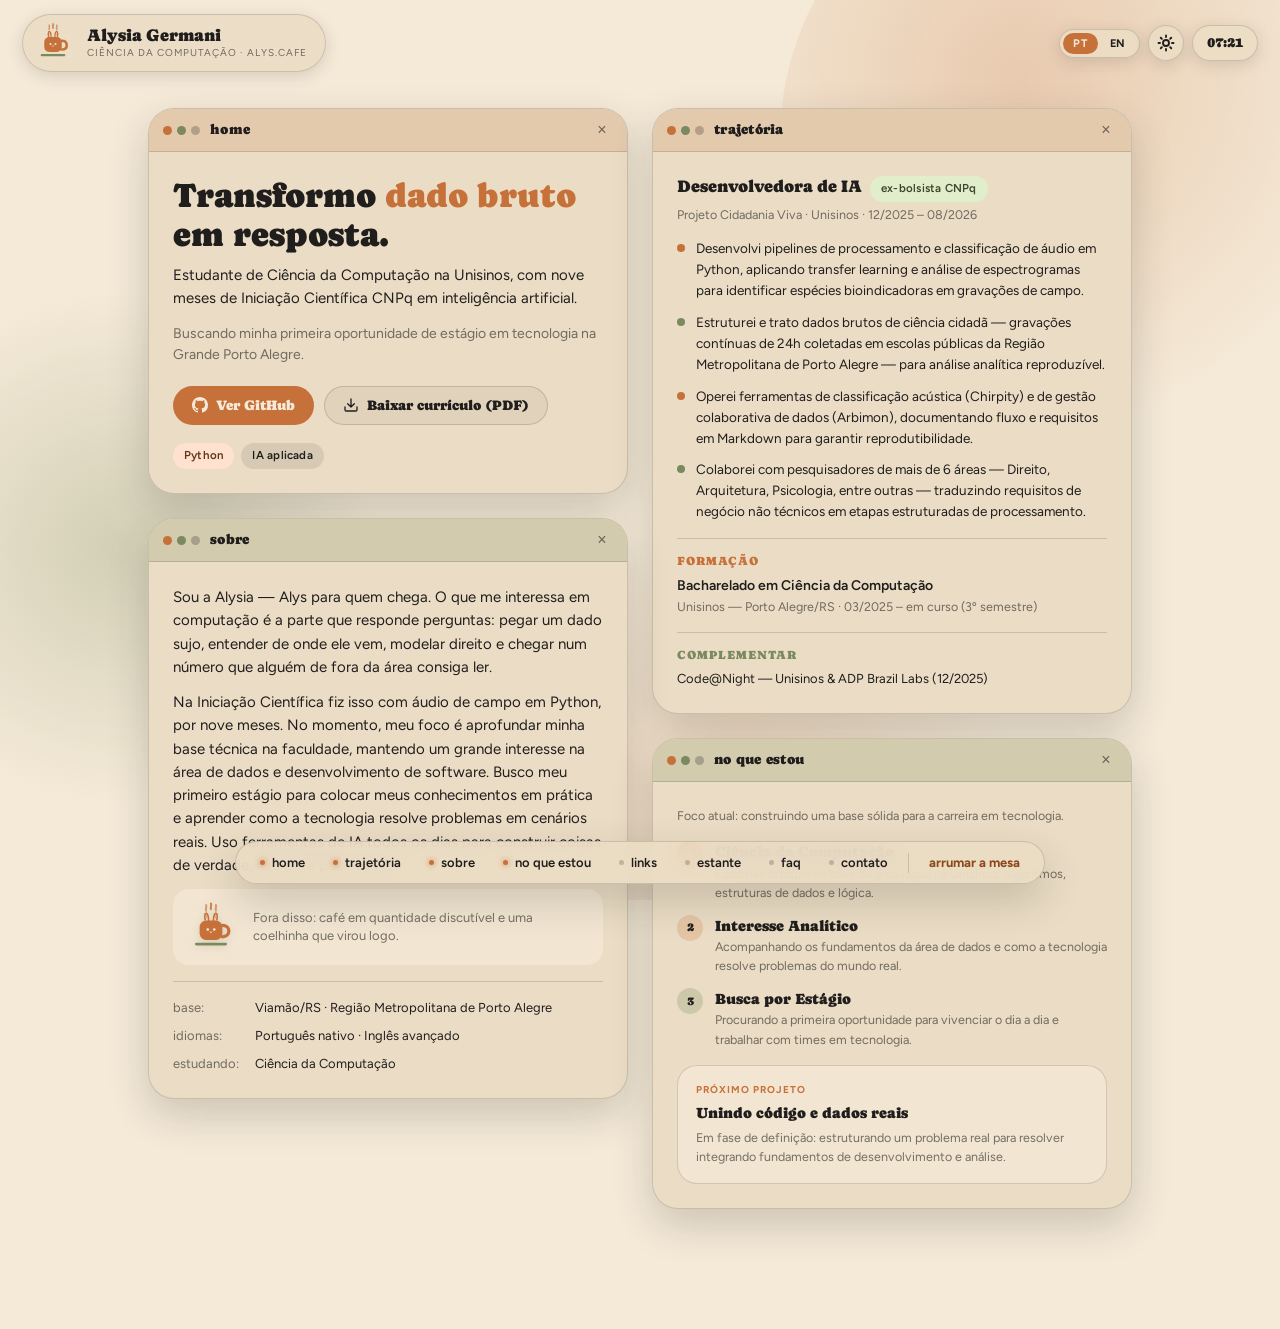
==== commit 7d66c73b: "style: aumenta o tamanho da coelhinha no header" ====
--- a/index.html
+++ b/index.html
@@ -56,8 +56,8 @@
   <header class="top-nav" role="banner">
     <!-- Brand Pill with Interactive Steaming Cup -->
     <div class="nav-pill">
-      <button id="cupBtn" class="cup-btn" style="place-items: center;" type="button" title="Mais um café / One more coffee" aria-label="Pedir mais um café">
-        <img src="favicon.svg" alt="" style="width: 32px; height: 32px; margin-top: -2px;">
+      <button id="cupBtn" class="cup-btn" style="place-items: center; width: 44px; height: 44px;" type="button" title="Mais um café / One more coffee" aria-label="Pedir mais um café">
+        <img src="favicon.svg" alt="" style="width: 40px; height: 40px; margin-top: -2px;">
       </button>
       <div>
         <div class="nav-brand-title">Alysia Germani</div>
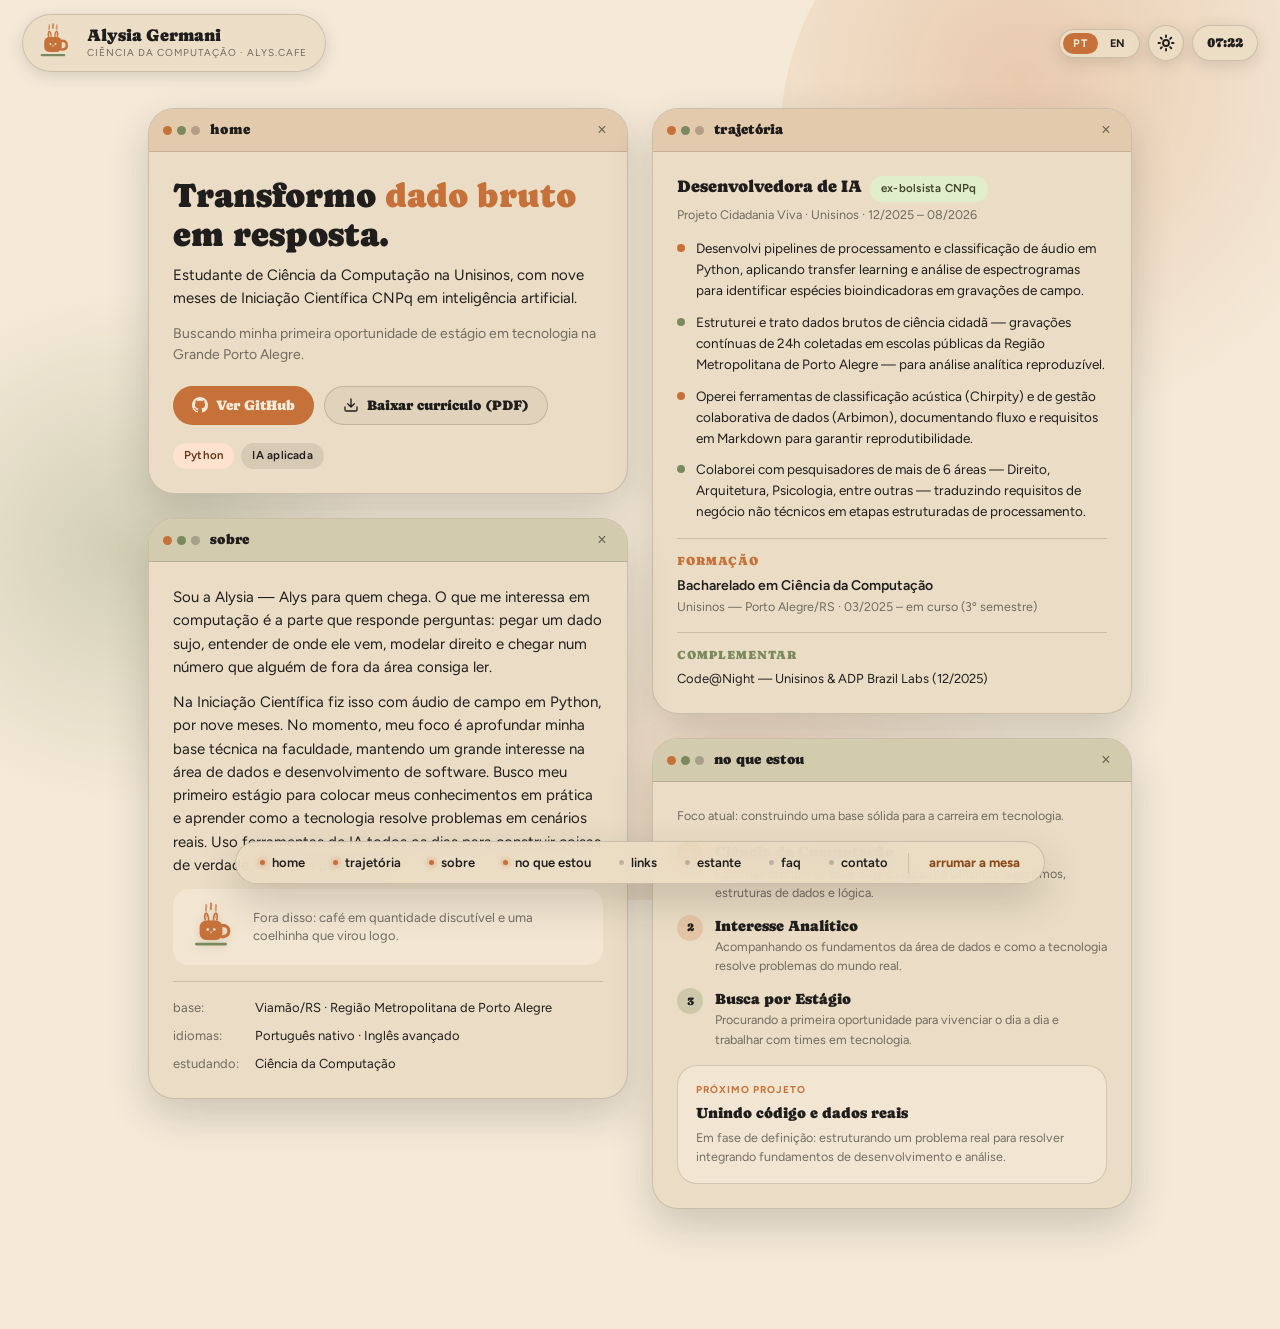
==== commit bd2a7335: "feat: insere chave do formspree no formulário de contato" ====
--- a/index.html
+++ b/index.html
@@ -532,13 +532,13 @@
           <span data-l="en">Hiring for tech roles (data, development or AI)? Leave a note — I reply the same day.</span>
         </p>
 
-        <form id="contactForm">
+        <form id="contactForm" action="https://formspree.io/f/xgavkvve" method="POST">
           <div class="field">
             <label for="contactEmail">
               <span data-l="pt">seu e-mail</span>
               <span data-l="en">your email</span>
             </label>
-            <input id="contactEmail" class="input" type="email" placeholder="voce@empresa.com" required>
+            <input id="contactEmail" name="email" class="input" type="email" placeholder="voce@empresa.com" required>
           </div>
 
           <div class="field">
@@ -546,7 +546,7 @@
               <span data-l="pt">recado</span>
               <span data-l="en">note</span>
             </label>
-            <textarea id="contactMessage" class="input" placeholder="Oi, Alysia..." required></textarea>
+            <textarea id="contactMessage" name="message" class="input" placeholder="Oi, Alysia..." required></textarea>
           </div>
 
           <button type="submit" class="btn btn-primary btn-block">
--- a/css/style.css
+++ b/css/style.css
@@ -174,12 +174,6 @@
 }
 
 /* ——— Animations ——— */
-@keyframes steam {
-  0% { transform: translateY(2px) scaleX(0.9); opacity: 0; }
-  30% { opacity: 0.8; }
-  100% { transform: translateY(-14px) scaleX(1.6); opacity: 0; }
-}
-
 @keyframes drift {
   0%, 100% { transform: translate(0, 0); }
   50% { transform: translate(28px, -22px); }
@@ -261,45 +255,6 @@
   transform: scale(0.95);
 }
 
-.steam-group {
-  position: absolute;
-  top: 2px;
-  left: 9px;
-  display: flex;
-  gap: 3px;
-}
-
-.steam-line {
-  width: 3.5px;
-  height: 12px;
-  border-radius: var(--radius-pill);
-  background: color-mix(in srgb, var(--color-text) 35%, transparent);
-}
-
-.steam-1 { animation: steam 3.2s ease-out infinite; }
-.steam-2 { animation: steam 3.2s ease-out 0.9s infinite; }
-.steam-3 { animation: steam 3.2s ease-out 1.8s infinite; }
-
-.cup-saucer-shape {
-  position: relative;
-  width: 22px;
-  height: 16px;
-  border-radius: 4px 4px 11px 11px;
-  background: var(--color-accent);
-}
-
-.cup-saucer-shape::after {
-  content: "";
-  position: absolute;
-  right: -7px;
-  top: 2px;
-  width: 9px;
-  height: 9px;
-  border: 2.5px solid var(--color-accent);
-  border-radius: 50%;
-  border-left-color: transparent;
-}
-
 /* Control Pills */
 .seg-lang {
   display: flex;
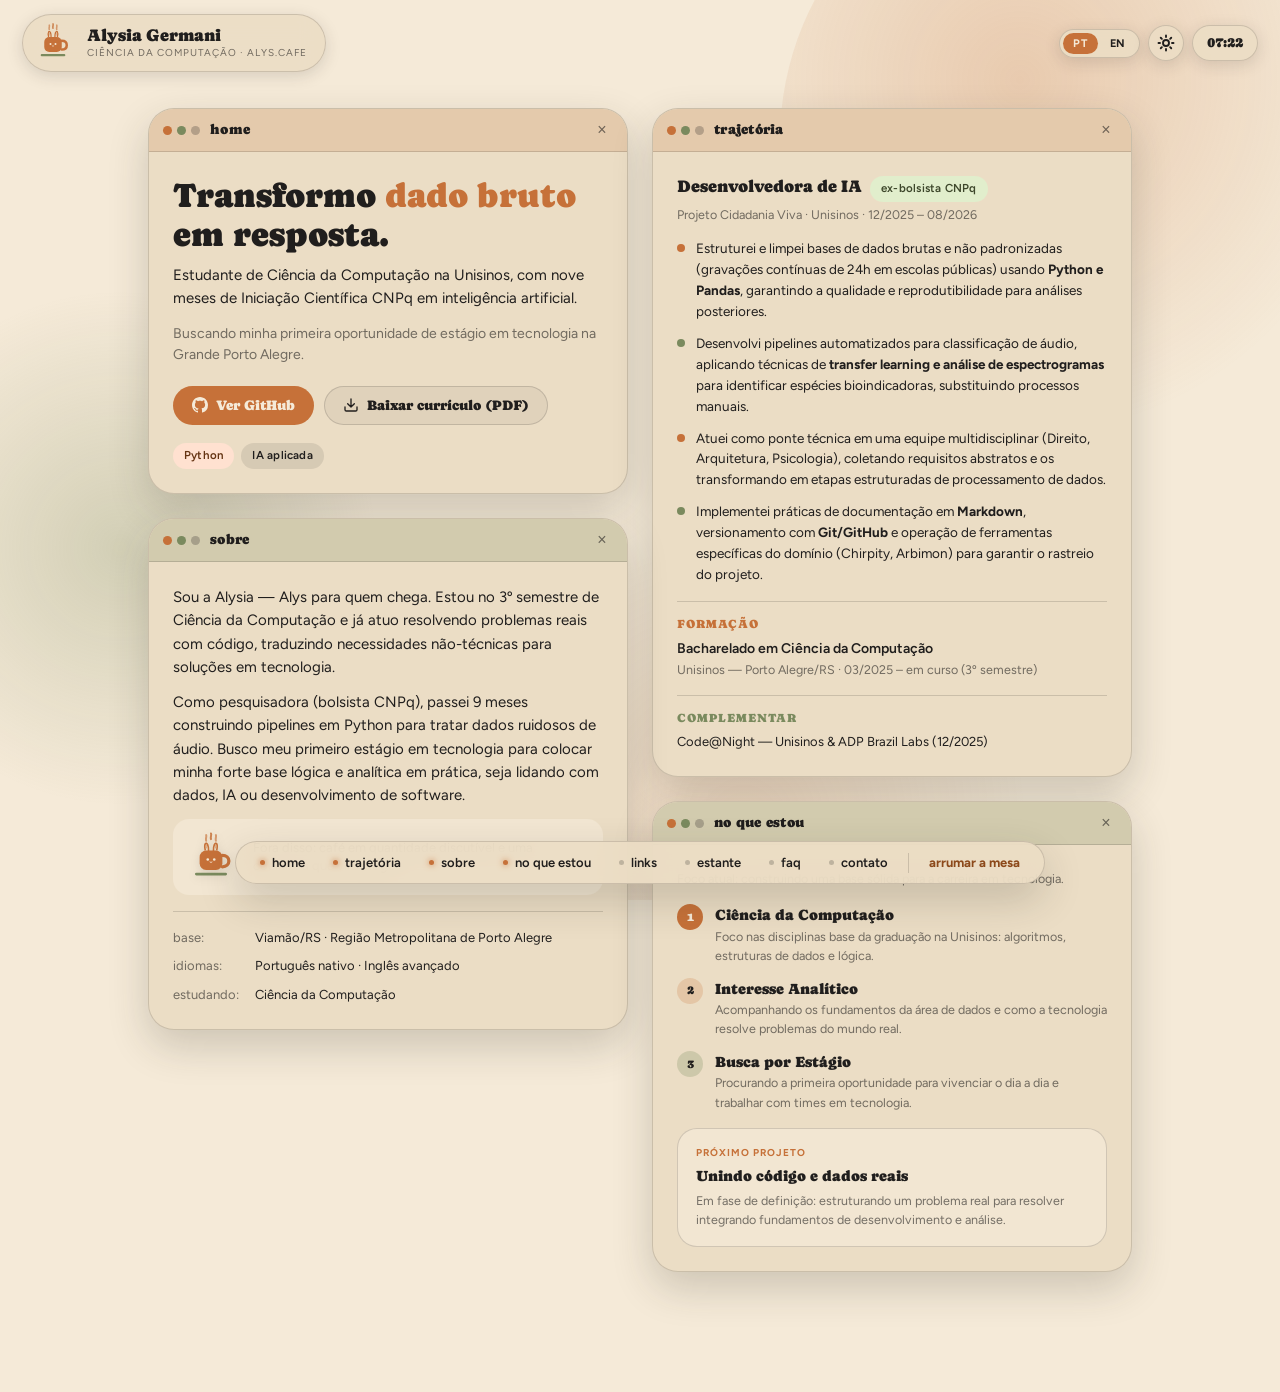
==== commit 0c7bec13: "content: otimiza textos do curriculo e do site com foco em conversão para vagas de estágio" ====
--- a/index.html
+++ b/index.html
@@ -176,29 +176,29 @@
           <div style="display: grid; grid-template-columns: 8px 1fr; gap: 11px; align-items: start;">
             <span style="width: 8px; height: 8px; border-radius: 50%; background: var(--color-accent); margin-top: 6px;" aria-hidden="true"></span>
             <p style="margin: 0;">
-              <span data-l="pt">Desenvolvi pipelines de processamento e classificação de áudio em Python, aplicando transfer learning e análise de espectrogramas para identificar espécies bioindicadoras em gravações de campo.</span>
-              <span data-l="en">Built audio processing and classification pipelines in Python, applying transfer learning and spectrogram analysis to identify bioindicator species in field recordings.</span>
+              <span data-l="pt">Estruturei e limpei bases de dados brutas e não padronizadas (gravações contínuas de 24h em escolas públicas) usando <strong>Python e Pandas</strong>, garantindo a qualidade e reprodutibilidade para análises posteriores.</span>
+              <span data-l="en">Structured and cleaned raw, non-standardized databases (continuous 24h recordings in public schools) using <strong>Python and Pandas</strong>, ensuring quality and reproducibility for downstream analyses.</span>
             </p>
           </div>
           <div style="display: grid; grid-template-columns: 8px 1fr; gap: 11px; align-items: start;">
             <span style="width: 8px; height: 8px; border-radius: 50%; background: var(--color-accent-2); margin-top: 6px;" aria-hidden="true"></span>
             <p style="margin: 0;">
-              <span data-l="pt">Estruturei e trato dados brutos de ciência cidadã — gravações contínuas de 24h coletadas em escolas públicas da Região Metropolitana de Porto Alegre — para análise analítica reproduzível.</span>
-              <span data-l="en">Structured and cleaned raw citizen-science data — continuous 24h recordings collected in public schools around Porto Alegre — for reproducible analysis.</span>
+              <span data-l="pt">Desenvolvi pipelines automatizados para classificação de áudio, aplicando técnicas de <strong>transfer learning e análise de espectrogramas</strong> para identificar espécies bioindicadoras, substituindo processos manuais.</span>
+              <span data-l="en">Developed automated pipelines for audio classification, applying <strong>transfer learning and spectrogram analysis</strong> to identify bioindicator species, replacing manual processes.</span>
             </p>
           </div>
           <div style="display: grid; grid-template-columns: 8px 1fr; gap: 11px; align-items: start;">
             <span style="width: 8px; height: 8px; border-radius: 50%; background: var(--color-accent); margin-top: 6px;" aria-hidden="true"></span>
             <p style="margin: 0;">
-              <span data-l="pt">Operei ferramentas de classificação acústica (Chirpity) e de gestão colaborativa de dados (Arbimon), documentando fluxo e requisitos em Markdown para garantir reprodutibilidade.</span>
-              <span data-l="en">Operated acoustic classification (Chirpity) and collaborative data management (Arbimon) tools, documenting the workflow and requirements in Markdown for reproducibility.</span>
+              <span data-l="pt">Atuei como ponte técnica em uma equipe multidisciplinar (Direito, Arquitetura, Psicologia), coletando requisitos abstratos e os transformando em etapas estruturadas de processamento de dados.</span>
+              <span data-l="en">Acted as a technical bridge in a multidisciplinary team (Law, Architecture, Psychology), gathering abstract requirements and translating them into structured data processing steps.</span>
             </p>
           </div>
           <div style="display: grid; grid-template-columns: 8px 1fr; gap: 11px; align-items: start;">
             <span style="width: 8px; height: 8px; border-radius: 50%; background: var(--color-accent-2); margin-top: 6px;" aria-hidden="true"></span>
             <p style="margin: 0;">
-              <span data-l="pt">Colaborei com pesquisadores de mais de 6 áreas — Direito, Arquitetura, Psicologia, entre outras — traduzindo requisitos de negócio não técnicos em etapas estruturadas de processamento.</span>
-              <span data-l="en">Worked with researchers from over 6 fields — Law, Architecture, Psychology and others — translating non-technical requirements into processing steps.</span>
+              <span data-l="pt">Implementei práticas de documentação em <strong>Markdown</strong>, versionamento com <strong>Git/GitHub</strong> e operação de ferramentas específicas do domínio (Chirpity, Arbimon) para garantir o rastreio do projeto.</span>
+              <span data-l="en">Implemented documentation practices in <strong>Markdown</strong>, version control with <strong>Git/GitHub</strong>, and operated domain-specific tools (Chirpity, Arbimon) to ensure project traceability.</span>
             </p>
           </div>
         </div>
@@ -248,12 +248,12 @@
       </div>
       <div class="window-body">
         <p>
-          <span data-l="pt">Sou a Alysia — Alys para quem chega. O que me interessa em computação é a parte que responde perguntas: pegar um dado sujo, entender de onde ele vem, modelar direito e chegar num número que alguém de fora da área consiga ler.</span>
-          <span data-l="en">I'm Alysia — Alys to anyone who walks in. What draws me to computing is the part that answers questions: taking messy data, understanding where it came from, modelling it properly, and arriving at a number someone outside the field can actually read.</span>
+          <span data-l="pt">Sou a Alysia — Alys para quem chega. Estou no 3º semestre de Ciência da Computação e já atuo resolvendo problemas reais com código, traduzindo necessidades não-técnicas para soluções em tecnologia.</span>
+          <span data-l="en">I'm Alysia — Alys to anyone who walks in. I'm a 3rd-semester Computer Science student who is already solving real-world problems with code, translating non-technical needs into tech solutions.</span>
         </p>
         <p>
-          <span data-l="pt">Na Iniciação Científica fiz isso com áudio de campo em Python, por nove meses. No momento, meu foco é aprofundar minha base técnica na faculdade, mantendo um grande interesse na área de dados e desenvolvimento de software. Busco meu primeiro estágio para colocar meus conhecimentos em prática e aprender como a tecnologia resolve problemas em cenários reais. Uso ferramentas de IA todos os dias para construir coisas de verdade, não para pular etapa.</span>
-          <span data-l="en">I did that with field audio in Python for nine months, as a research fellow. Currently, my focus is deepening my technical foundation at university, maintaining a strong interest in data and software development. I'm looking for my first internship to put my knowledge into practice and learn how technology solves real-world problems. I use AI tools every day to build real things, not to skip steps.</span>
+          <span data-l="pt">Como pesquisadora (bolsista CNPq), passei 9 meses construindo pipelines em Python para tratar dados ruidosos de áudio. Busco meu primeiro estágio em tecnologia para colocar minha forte base lógica e analítica em prática, seja lidando com dados, IA ou desenvolvimento de software.</span>
+          <span data-l="en">As a research fellow (CNPq), I spent 9 months building Python pipelines to process noisy audio data. I'm looking for my first tech internship to put my strong logical and analytical foundation into practice, whether dealing with data, AI, or software development.</span>
         </p>
         <div style="display: flex; align-items: center; gap: 16px; margin-bottom: 12px; padding: 12px; background: var(--color-surface-subtle); border-radius: var(--radius-md);">
           <img src="favicon.svg" alt="A coelhinha que virou logo" style="width: 52px; height: 52px; flex-shrink: 0; filter: drop-shadow(0 2px 4px rgba(0,0,0,0.1));">
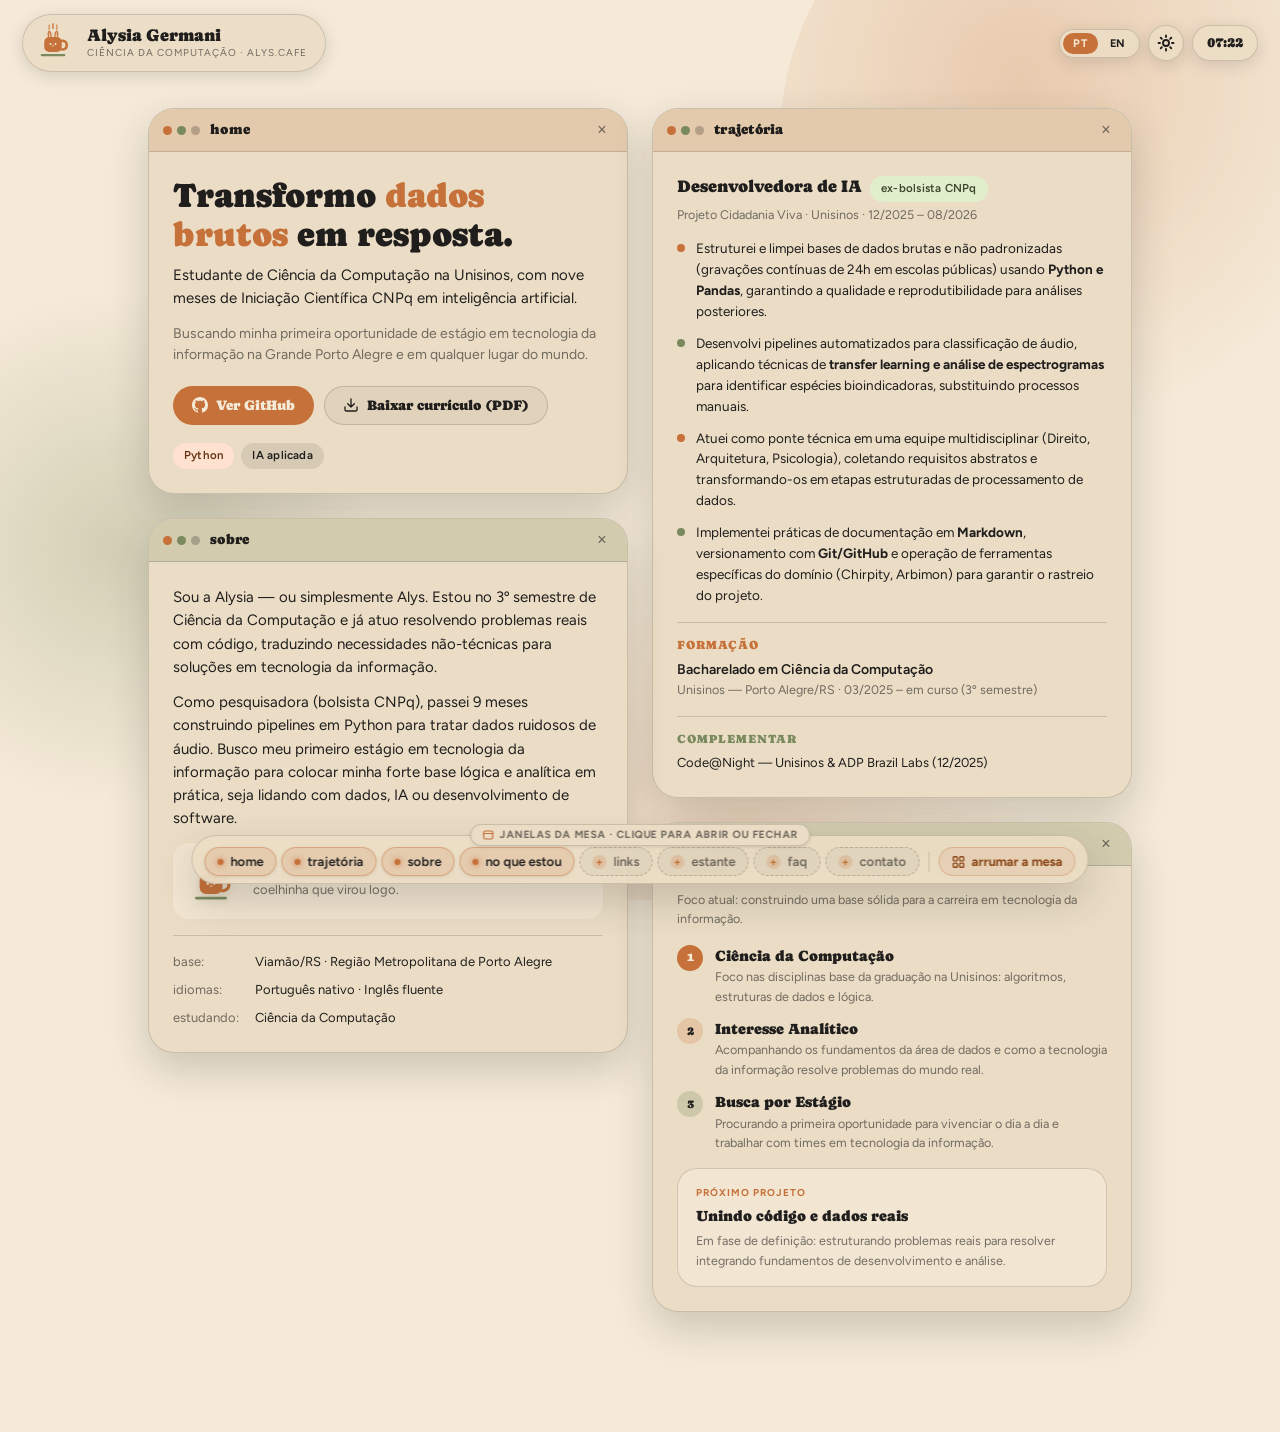
==== commit 8ba3731f: "feat: atualiza textos, links Lattes/ORCID, animacoes da mesa, dock e design do curriculo" ====
--- a/index.html
+++ b/index.html
@@ -4,20 +4,20 @@
   <meta charset="UTF-8">
   <meta name="viewport" content="width=device-width, initial-scale=1.0">
   <title>Alysia Germani — Ciência da Computação</title>
-  <meta name="description" content="Alysia Germani, estudante de Ciência da Computação na Unisinos e ex-bolsista de Iniciação Científica CNPq em inteligência artificial. Buscando a primeira oportunidade de estágio em tecnologia na Grande Porto Alegre.">
+  <meta name="description" content="Alysia Germani, estudante de Ciência da Computação na Unisinos e ex-bolsista de Iniciação Científica CNPq em inteligência artificial. Buscando a primeira oportunidade de estágio em tecnologia da informação na Grande Porto Alegre e em qualquer lugar do mundo.">
   <meta name="author" content="Alysia Germani">
   
   <!-- Open Graph / LinkedIn / Facebook -->
   <meta property="og:type" content="website">
   <meta property="og:url" content="https://alys.cafe">
   <meta property="og:title" content="Alysia Germani — Ciência da Computação">
-  <meta property="og:description" content="Estudante de Ciência da Computação na Unisinos. Transformo dado bruto em resposta.">
+  <meta property="og:description" content="Estudante de Ciência da Computação na Unisinos. Transformo dados brutos em resposta.">
   <meta property="og:image" content="https://alys.cafe/favicon.svg">
   
   <!-- Twitter Cards -->
   <meta name="twitter:card" content="summary">
   <meta name="twitter:title" content="Alysia Germani — Ciência da Computação">
-  <meta name="twitter:description" content="Estudante de Ciência da Computação na Unisinos. Transformo dado bruto em resposta.">
+  <meta name="twitter:description" content="Estudante de Ciência da Computação na Unisinos. Transformo dados brutos em resposta.">
   <meta name="twitter:image" content="https://alys.cafe/favicon.svg">
 
   <link rel="icon" type="image/svg+xml" href="favicon.svg">
@@ -37,7 +37,9 @@
     },
     "sameAs": [
       "https://github.com/alyscafe",
-      "https://linkedin.com/in/alys-muni"
+      "https://linkedin.com/in/alys-muni",
+      "http://lattes.cnpq.br/5102566330101906",
+      "https://orcid.org/0009-0005-5597-1001"
     ],
     "knowsAbout": ["Python", "Data Analysis", "Artificial Intelligence"]
   }
@@ -110,7 +112,7 @@
       </div>
       <div class="window-body">
         <h1>
-          <span data-l="pt">Transformo <span style="color: var(--color-accent)">dado bruto</span> em resposta.</span>
+          <span data-l="pt">Transformo <span style="color: var(--color-accent)">dados brutos</span> em resposta.</span>
           <span data-l="en">I turn <span style="color: var(--color-accent)">raw data</span> into an answer.</span>
         </h1>
         <p>
@@ -118,8 +120,8 @@
           <span data-l="en">Computer Science student at Unisinos, with nine months as a CNPq research fellow in artificial intelligence.</span>
         </p>
         <p class="text-muted" style="font-size: 14px; margin-bottom: 20px;">
-          <span data-l="pt">Buscando minha primeira oportunidade de estágio em tecnologia na Grande Porto Alegre.</span>
-          <span data-l="en">Looking for my first technology internship in Greater Porto Alegre.</span>
+          <span data-l="pt">Buscando minha primeira oportunidade de estágio em tecnologia da informação na Grande Porto Alegre e em qualquer lugar do mundo.</span>
+          <span data-l="en">Looking for my first information technology internship in Greater Porto Alegre and anywhere in the world.</span>
         </p>
         <div style="display: flex; flex-wrap: wrap; gap: 10px; margin-bottom: 18px;">
           <a class="btn btn-primary" href="https://github.com/alyscafe" target="_blank" rel="noopener noreferrer">
@@ -190,7 +192,7 @@
           <div style="display: grid; grid-template-columns: 8px 1fr; gap: 11px; align-items: start;">
             <span style="width: 8px; height: 8px; border-radius: 50%; background: var(--color-accent); margin-top: 6px;" aria-hidden="true"></span>
             <p style="margin: 0;">
-              <span data-l="pt">Atuei como ponte técnica em uma equipe multidisciplinar (Direito, Arquitetura, Psicologia), coletando requisitos abstratos e os transformando em etapas estruturadas de processamento de dados.</span>
+              <span data-l="pt">Atuei como ponte técnica em uma equipe multidisciplinar (Direito, Arquitetura, Psicologia), coletando requisitos abstratos e transformando-os em etapas estruturadas de processamento de dados.</span>
               <span data-l="en">Acted as a technical bridge in a multidisciplinary team (Law, Architecture, Psychology), gathering abstract requirements and translating them into structured data processing steps.</span>
             </p>
           </div>
@@ -248,12 +250,12 @@
       </div>
       <div class="window-body">
         <p>
-          <span data-l="pt">Sou a Alysia — Alys para quem chega. Estou no 3º semestre de Ciência da Computação e já atuo resolvendo problemas reais com código, traduzindo necessidades não-técnicas para soluções em tecnologia.</span>
-          <span data-l="en">I'm Alysia — Alys to anyone who walks in. I'm a 3rd-semester Computer Science student who is already solving real-world problems with code, translating non-technical needs into tech solutions.</span>
+          <span data-l="pt">Sou a Alysia — ou simplesmente Alys. Estou no 3º semestre de Ciência da Computação e já atuo resolvendo problemas reais com código, traduzindo necessidades não-técnicas para soluções em tecnologia da informação.</span>
+          <span data-l="en">I'm Alysia — or simply Alys. I'm a 3rd-semester Computer Science student who is already solving real-world problems with code, translating non-technical needs into information technology solutions.</span>
         </p>
         <p>
-          <span data-l="pt">Como pesquisadora (bolsista CNPq), passei 9 meses construindo pipelines em Python para tratar dados ruidosos de áudio. Busco meu primeiro estágio em tecnologia para colocar minha forte base lógica e analítica em prática, seja lidando com dados, IA ou desenvolvimento de software.</span>
-          <span data-l="en">As a research fellow (CNPq), I spent 9 months building Python pipelines to process noisy audio data. I'm looking for my first tech internship to put my strong logical and analytical foundation into practice, whether dealing with data, AI, or software development.</span>
+          <span data-l="pt">Como pesquisadora (bolsista CNPq), passei 9 meses construindo pipelines em Python para tratar dados ruidosos de áudio. Busco meu primeiro estágio em tecnologia da informação para colocar minha forte base lógica e analítica em prática, seja lidando com dados, IA ou desenvolvimento de software.</span>
+          <span data-l="en">As a research fellow (CNPq), I spent 9 months building Python pipelines to process noisy audio data. I'm looking for my first information technology internship to put my strong logical and analytical foundation into practice, whether dealing with data, AI, or software development.</span>
         </p>
         <div style="display: flex; align-items: center; gap: 16px; margin-bottom: 12px; padding: 12px; background: var(--color-surface-subtle); border-radius: var(--radius-md);">
           <img src="favicon.svg" alt="A coelhinha que virou logo" style="width: 52px; height: 52px; flex-shrink: 0; filter: drop-shadow(0 2px 4px rgba(0,0,0,0.1));">
@@ -269,7 +271,7 @@
           <span class="text-muted"><span data-l="pt">base</span><span data-l="en">based in</span>:</span>
           <span>Viamão/RS · <span data-l="pt">Região Metropolitana de Porto Alegre</span><span data-l="en">Greater Porto Alegre</span></span>
           <span class="text-muted"><span data-l="pt">idiomas</span><span data-l="en">languages</span>:</span>
-          <span><span data-l="pt">Português nativo · Inglês avançado</span><span data-l="en">Portuguese native · English advanced</span></span>
+          <span><span data-l="pt">Português nativo · Inglês fluente</span><span data-l="en">Portuguese native · English fluent</span></span>
           <span class="text-muted"><span data-l="pt">estudando</span><span data-l="en">studying</span>:</span>
           <span><span data-l="pt">Ciência da Computação</span><span data-l="en">Computer Science</span></span>
         </div>
@@ -292,8 +294,8 @@
       </div>
       <div class="window-body">
         <p class="text-muted" style="font-size: 12.5px; margin-bottom: 16px;">
-          <span data-l="pt">Foco atual: construindo uma base sólida para a carreira em tecnologia.</span>
-          <span data-l="en">Current focus: building a solid foundation for a tech career.</span>
+          <span data-l="pt">Foco atual: construindo uma base sólida para a carreira em tecnologia da informação.</span>
+          <span data-l="en">Current focus: building a solid foundation for an information technology career.</span>
         </p>
 
         <div style="display: flex; flex-direction: column; gap: 12px;">
@@ -319,8 +321,8 @@
                 <span data-l="pt">Interesse Analítico</span><span data-l="en">Analytical Interest</span>
               </div>
               <div class="text-muted" style="font-size: 12.5px;">
-                <span data-l="pt">Acompanhando os fundamentos da área de dados e como a tecnologia resolve problemas do mundo real.</span>
-                <span data-l="en">Following data fundamentals and how technology solves real-world problems.</span>
+                <span data-l="pt">Acompanhando os fundamentos da área de dados e como a tecnologia da informação resolve problemas do mundo real.</span>
+                <span data-l="en">Following data fundamentals and how information technology solves real-world problems.</span>
               </div>
             </div>
           </div>
@@ -333,8 +335,8 @@
                 <span data-l="pt">Busca por Estágio</span><span data-l="en">Internship Search</span>
               </div>
               <div class="text-muted" style="font-size: 12.5px;">
-                <span data-l="pt">Procurando a primeira oportunidade para vivenciar o dia a dia e trabalhar com times em tecnologia.</span>
-                <span data-l="en">Looking for the first opportunity to experience day-to-day work and collaborate with tech teams.</span>
+                <span data-l="pt">Procurando a primeira oportunidade para vivenciar o dia a dia e trabalhar com times em tecnologia da informação.</span>
+                <span data-l="en">Looking for the first opportunity to experience day-to-day work and collaborate with information technology teams.</span>
               </div>
             </div>
           </div>
@@ -351,8 +353,8 @@
             <span data-l="en">Uniting code and real data</span>
           </div>
           <p class="text-muted" style="font-size: 12.5px; margin: 0;">
-            <span data-l="pt">Em fase de definição: estruturando um problema real para resolver integrando fundamentos de desenvolvimento e análise.</span>
-            <span data-l="en">In definition phase: structuring a real problem to solve by integrating development and analysis fundamentals.</span>
+            <span data-l="pt">Em fase de definição: estruturando problemas reais para resolver integrando fundamentos de desenvolvimento e análise.</span>
+            <span data-l="en">In definition phase: structuring real problems to solve by integrating development and analysis fundamentals.</span>
           </p>
         </div>
       </div>
@@ -381,6 +383,16 @@
             GitHub
             <span class="muted">/alyscafe</span>
           </a>
+          <a class="link-item" href="http://lattes.cnpq.br/5102566330101906" target="_blank" rel="noopener noreferrer">
+            <span class="indicator-dot" style="background: var(--color-accent);" aria-hidden="true"></span>
+            Lattes
+            <span class="muted">lattes.cnpq.br/5102566330101906</span>
+          </a>
+          <a class="link-item" href="https://orcid.org/0009-0005-5597-1001" target="_blank" rel="noopener noreferrer">
+            <span class="indicator-dot" style="background: var(--color-accent-2);" aria-hidden="true"></span>
+            ORCID
+            <span class="muted">orcid.org/0009-0005-5597-1001</span>
+          </a>
           <a class="link-item" href="mailto:oi@alys.cafe">
             <span class="indicator-dot" style="background: var(--color-accent);" aria-hidden="true"></span>
             E-mail
@@ -483,8 +495,8 @@
             <span data-l="en">What kind of role are you after?</span>
           </div>
           <p class="text-muted" style="font-size: 13px; margin: 0;">
-            <span data-l="pt">Primeiro estágio em tecnologia, com foco em dados, desenvolvimento ou IA — presencial na Grande Porto Alegre, híbrido ou remoto.</span>
-            <span data-l="en">A first tech internship, focusing on data, development or AI — on-site in Greater Porto Alegre, hybrid or remote.</span>
+            <span data-l="pt">Primeiro estágio em tecnologia da informação, com foco em dados, desenvolvimento ou IA — presencial na Grande Porto Alegre, híbrido ou remoto.</span>
+            <span data-l="en">A first information technology internship, focusing on data, development or AI — on-site in Greater Porto Alegre, hybrid or remote.</span>
           </p>
         </div>
 
@@ -528,8 +540,8 @@
       </div>
       <div class="window-body">
         <p style="font-size: 13.5px; margin-bottom: 16px;">
-          <span data-l="pt">Recrutando para vagas de tecnologia (dados, desenvolvimento ou IA)? Deixe um recado — respondo no mesmo dia.</span>
-          <span data-l="en">Hiring for tech roles (data, development or AI)? Leave a note — I reply the same day.</span>
+          <span data-l="pt">Recrutando para vagas de tecnologia da informação (dados, desenvolvimento ou IA)? Deixe um recado — respondo no mesmo dia.</span>
+          <span data-l="en">Hiring for information technology roles (data, development or AI)? Leave a note — I reply the same day.</span>
         </p>
 
         <form id="contactForm" action="https://formspree.io/f/xgavkvve" method="POST">
@@ -563,51 +575,140 @@
       </div>
     </section>
 
+    <!-- Empty Desk Pencil-Sketch Hint (Shown when no windows are open) -->
+    <div id="emptyDeskHint" class="empty-desk-hint" aria-live="polite">
+      <svg width="0" height="0" style="position: absolute;" aria-hidden="true">
+        <defs>
+          <filter id="pencilTexture" x="-10%" y="-10%" width="120%" height="120%">
+            <feTurbulence type="fractalNoise" baseFrequency="0.65" numOctaves="3" result="noise" />
+            <feDisplacementMap in="SourceGraphic" in2="noise" scale="1.35" xChannelSelector="R" yChannelSelector="G" />
+          </filter>
+        </defs>
+      </svg>
+
+      <div class="pencil-note">
+        <div class="pencil-line pencil-line-1">
+          <svg class="pencil-icon" width="24" height="24" viewBox="0 0 24 24" fill="none" stroke="currentColor" stroke-width="2" stroke-linecap="round" stroke-linejoin="round" aria-hidden="true">
+            <path d="M17 3a2.85 2.83 0 1 1 4 4L7.5 20.5 2 22l1.5-5.5Z"></path>
+            <path d="m15 5 4 4"></path>
+          </svg>
+          <span data-l="pt">A mesa ficou vazia...</span>
+          <span data-l="en">The desk is empty...</span>
+        </div>
+
+        <div class="pencil-line pencil-line-2">
+          <span data-l="pt">Escolha um botão no menu abaixo para abrir uma janela!</span>
+          <span data-l="en">Pick a button in the menu below to open a window!</span>
+        </div>
+
+        <svg class="pencil-underline" viewBox="0 0 340 18" fill="none" aria-hidden="true">
+          <path class="pencil-stroke-underline" d="M6 11 C 98 4, 232 15, 334 7" stroke="currentColor" stroke-width="2.4" stroke-linecap="round" />
+          <path class="pencil-stroke-underline-2" d="M30 15 C 128 10, 218 16, 308 12" stroke="currentColor" stroke-width="1.3" stroke-linecap="round" opacity="0.6" />
+        </svg>
+
+        <div class="pencil-arrow-wrap" aria-hidden="true">
+          <svg class="pencil-arrow" viewBox="0 0 120 148" fill="none">
+            <path class="pencil-arrow-shaft" d="M58 6 C 40 42, 78 78, 60 134" stroke="currentColor" stroke-width="2.6" stroke-linecap="round" stroke-linejoin="round" />
+            <path class="pencil-arrow-shaft-2" d="M61 10 C 45 44, 81 80, 62 132" stroke="currentColor" stroke-width="1.2" stroke-linecap="round" opacity="0.5" />
+            <path class="pencil-arrow-head" d="M43 114 C 50 124, 56 132, 60 138 C 65 131, 72 122, 79 113" stroke="currentColor" stroke-width="2.8" stroke-linecap="round" stroke-linejoin="round" />
+          </svg>
+        </div>
+      </div>
+    </div>
+
   </main>
 
   <!-- Bottom Floating Dock -->
-  <nav class="dock" role="navigation" aria-label="Navegação da mesa de trabalho">
-    <button class="dock-btn" data-window="home" type="button">
-      <span class="dock-dot" aria-hidden="true"></span>home
+  <nav id="dock" class="dock" role="navigation" aria-label="Navegação da mesa de trabalho">
+    <div class="dock-hint" aria-hidden="true">
+      <svg width="12" height="12" viewBox="0 0 24 24" fill="none" stroke="currentColor" stroke-width="2.4" stroke-linecap="round" stroke-linejoin="round">
+        <rect x="3" y="4" width="18" height="16" rx="3"></rect>
+        <line x1="3" y1="9" x2="21" y2="9"></line>
+      </svg>
+      <span data-l="pt">janelas da mesa · clique para abrir ou fechar</span>
+      <span data-l="en">desk windows · click to open or close</span>
+    </div>
+
+    <button id="dockMobileToggle" class="dock-mobile-toggle" type="button" aria-expanded="false" aria-label="Menu de janelas">
+      <svg width="18" height="18" viewBox="0 0 24 24" fill="none" stroke="currentColor" stroke-width="2.3" stroke-linecap="round" stroke-linejoin="round" aria-hidden="true">
+        <rect x="3" y="3" width="7" height="7" rx="1.5"></rect>
+        <rect x="14" y="3" width="7" height="7" rx="1.5"></rect>
+        <rect x="14" y="14" width="7" height="7" rx="1.5"></rect>
+        <rect x="3" y="14" width="7" height="7" rx="1.5"></rect>
+      </svg>
+      <span class="dock-mobile-text" data-l="pt">janelas da mesa</span>
+      <span class="dock-mobile-text" data-l="en">desk windows</span>
+      <span id="dockCountBadge" class="dock-count-badge" aria-hidden="true">4/8</span>
+      <svg class="dock-chevron" width="15" height="15" viewBox="0 0 24 24" fill="none" stroke="currentColor" stroke-width="2.5" stroke-linecap="round" stroke-linejoin="round" aria-hidden="true">
+        <polyline points="18 15 12 9 6 15"></polyline>
+      </svg>
     </button>
-    <button class="dock-btn" data-window="trajetoria" type="button">
-      <span class="dock-dot" aria-hidden="true"></span>
-      <span data-l="pt">trajetória</span>
-      <span data-l="en">experience</span>
-    </button>
-    <button class="dock-btn" data-window="sobre" type="button">
-      <span class="dock-dot" aria-hidden="true"></span>
-      <span data-l="pt">sobre</span>
-      <span data-l="en">about</span>
-    </button>
-    <button class="dock-btn" data-window="agora" type="button">
-      <span class="dock-dot" aria-hidden="true"></span>
-      <span data-l="pt">no que estou</span>
-      <span data-l="en">what i'm on</span>
-    </button>
-    <button class="dock-btn" data-window="links" type="button">
-      <span class="dock-dot" aria-hidden="true"></span>links
-    </button>
-    <button class="dock-btn" data-window="estante" type="button">
-      <span class="dock-dot" aria-hidden="true"></span>
-      <span data-l="pt">estante</span>
-      <span data-l="en">shelf</span>
-    </button>
-    <button class="dock-btn" data-window="faq" type="button">
-      <span class="dock-dot" aria-hidden="true"></span>faq
-    </button>
-    <button class="dock-btn" data-window="contato" type="button">
-      <span class="dock-dot" aria-hidden="true"></span>
-      <span data-l="pt">contato</span>
-      <span data-l="en">contact</span>
-    </button>
-
-    <div class="dock-divider" aria-hidden="true"></div>
-
-    <button id="tidyBtn" class="dock-tidy-btn" type="button" title="Organizar janelas em colunas">
-      <span data-l="pt">arrumar a mesa</span>
-      <span data-l="en">tidy up</span>
-    </button>
+
+    <div class="dock-items">
+      <div class="dock-mobile-hint" aria-hidden="true">
+        <span data-l="pt">Toque para abrir (+) ou fechar (●) janelas</span>
+        <span data-l="en">Tap to open (+) or close (●) windows</span>
+      </div>
+
+      <button class="dock-btn" data-window="home" type="button">
+        <span class="dock-dot" aria-hidden="true"></span>
+        <span class="dock-plus" aria-hidden="true">+</span>
+        <span>home</span>
+      </button>
+      <button class="dock-btn" data-window="trajetoria" type="button">
+        <span class="dock-dot" aria-hidden="true"></span>
+        <span class="dock-plus" aria-hidden="true">+</span>
+        <span data-l="pt">trajetória</span>
+        <span data-l="en">experience</span>
+      </button>
+      <button class="dock-btn" data-window="sobre" type="button">
+        <span class="dock-dot" aria-hidden="true"></span>
+        <span class="dock-plus" aria-hidden="true">+</span>
+        <span data-l="pt">sobre</span>
+        <span data-l="en">about</span>
+      </button>
+      <button class="dock-btn" data-window="agora" type="button">
+        <span class="dock-dot" aria-hidden="true"></span>
+        <span class="dock-plus" aria-hidden="true">+</span>
+        <span data-l="pt">no que estou</span>
+        <span data-l="en">what i'm on</span>
+      </button>
+      <button class="dock-btn" data-window="links" type="button">
+        <span class="dock-dot" aria-hidden="true"></span>
+        <span class="dock-plus" aria-hidden="true">+</span>
+        <span>links</span>
+      </button>
+      <button class="dock-btn" data-window="estante" type="button">
+        <span class="dock-dot" aria-hidden="true"></span>
+        <span class="dock-plus" aria-hidden="true">+</span>
+        <span data-l="pt">estante</span>
+        <span data-l="en">shelf</span>
+      </button>
+      <button class="dock-btn" data-window="faq" type="button">
+        <span class="dock-dot" aria-hidden="true"></span>
+        <span class="dock-plus" aria-hidden="true">+</span>
+        <span>faq</span>
+      </button>
+      <button class="dock-btn" data-window="contato" type="button">
+        <span class="dock-dot" aria-hidden="true"></span>
+        <span class="dock-plus" aria-hidden="true">+</span>
+        <span data-l="pt">contato</span>
+        <span data-l="en">contact</span>
+      </button>
+
+      <div class="dock-divider" aria-hidden="true"></div>
+
+      <button id="tidyBtn" class="dock-tidy-btn" type="button" title="Organizar janelas em colunas">
+        <svg width="14" height="14" viewBox="0 0 24 24" fill="none" stroke="currentColor" stroke-width="2.3" stroke-linecap="round" stroke-linejoin="round" aria-hidden="true">
+          <rect x="3" y="3" width="7" height="7" rx="1.5"></rect>
+          <rect x="14" y="3" width="7" height="7" rx="1.5"></rect>
+          <rect x="14" y="14" width="7" height="7" rx="1.5"></rect>
+          <rect x="3" y="14" width="7" height="7" rx="1.5"></rect>
+        </svg>
+        <span data-l="pt">arrumar a mesa</span>
+        <span data-l="en">tidy up</span>
+      </button>
+    </div>
   </nav>
 
   <!-- Toast Notification -->
--- a/css/style.css
+++ b/css/style.css
@@ -3,7 +3,7 @@
    "Mesa Digital" / Cozy Workstation Theme
    ========================================================================== */
 
-@import url('https://fonts.googleapis.com/css2?family=Caprasimo&family=Figtree:ital,wght@0,400;0,500;0,600;0,700;1,400&display=swap');
+@import url('https://fonts.googleapis.com/css2?family=Caprasimo&family=Caveat:wght@600;700&family=Figtree:ital,wght@0,400;0,500;0,600;0,700;1,400&display=swap');
 
 /* ——— Design Tokens ——— */
 :root {
@@ -31,6 +31,7 @@
   
   --font-heading: "Caprasimo", system-ui, Georgia, serif;
   --font-body: "Figtree", system-ui, -apple-system, BlinkMacSystemFont, "Segoe UI", Roboto, sans-serif;
+  --font-pencil: "Caveat", "Segoe Print", "Bradley Hand", cursive;
   
   --radius-sm: 8px;
   --radius-md: 16px;
@@ -180,8 +181,19 @@
 }
 
 @keyframes rise {
-  from { opacity: 0; transform: translateY(10px) scale(0.98); }
+  from { opacity: 0; transform: translateY(12px) scale(0.96); }
   to { opacity: 1; transform: translateY(0) scale(1); }
+}
+
+@keyframes sink {
+  from { opacity: 1; transform: translateY(0) scale(1); }
+  to { opacity: 0; transform: translateY(14px) scale(0.95); }
+}
+
+@keyframes tidyPulse {
+  0% { transform: scale(1); }
+  45% { transform: translateY(-4px) scale(1.012); }
+  100% { transform: translateY(0) scale(1); }
 }
 
 /* ——— Top Navigation Bar ——— */
@@ -328,6 +340,163 @@
   z-index: 10;
 }
 
+/* ——— Empty Desk Pencil-Sketch Hint ——— */
+@keyframes pencilWrite {
+  0% {
+    clip-path: inset(-12% 100% -12% 0);
+    opacity: 0.2;
+  }
+  15% {
+    opacity: 1;
+  }
+  100% {
+    clip-path: inset(-12% 0% -12% 0);
+    opacity: 1;
+  }
+}
+
+@keyframes drawPencilStroke {
+  0% {
+    stroke-dashoffset: 380;
+    opacity: 0;
+  }
+  12% {
+    opacity: 1;
+  }
+  100% {
+    stroke-dashoffset: 0;
+    opacity: 1;
+  }
+}
+
+@keyframes arrowBob {
+  0%, 100% {
+    transform: translateY(0);
+  }
+  50% {
+    transform: translateY(9px);
+  }
+}
+
+.empty-desk-hint {
+  position: fixed;
+  inset: 0;
+  z-index: 5;
+  display: none;
+  place-items: center;
+  padding: 90px 24px 120px;
+  pointer-events: none;
+  user-select: none;
+}
+
+.empty-desk-hint.visible {
+  display: grid;
+}
+
+.pencil-note {
+  display: flex;
+  flex-direction: column;
+  align-items: center;
+  text-align: center;
+  max-width: 640px;
+  color: color-mix(in srgb, var(--color-text) 82%, var(--color-accent));
+  filter: url(#pencilTexture);
+  transform: rotate(-1.6deg);
+}
+
+.pencil-line {
+  font-family: var(--font-pencil);
+  font-weight: 700;
+  line-height: 1.18;
+  letter-spacing: 0.01em;
+  display: inline-flex;
+  align-items: center;
+  justify-content: center;
+  gap: 10px;
+  clip-path: inset(-12% 100% -12% 0);
+  opacity: 0;
+}
+
+.pencil-line-1 {
+  font-size: clamp(28px, 4.2vw, 40px);
+  color: var(--color-accent);
+  margin-bottom: 6px;
+}
+
+.pencil-line-2 {
+  font-size: clamp(23px, 3.4vw, 33px);
+  color: color-mix(in srgb, var(--color-text) 84%, var(--color-accent));
+}
+
+.pencil-icon {
+  flex-shrink: 0;
+  color: var(--color-accent);
+  transform: rotate(-8deg);
+}
+
+.empty-desk-hint.visible .pencil-line-1 {
+  animation: pencilWrite 0.9s cubic-bezier(0.35, 0, 0.25, 1) 0.08s forwards;
+}
+
+.empty-desk-hint.visible .pencil-line-2 {
+  animation: pencilWrite 1.15s cubic-bezier(0.35, 0, 0.25, 1) 0.72s forwards;
+}
+
+.pencil-underline {
+  width: min(340px, 80vw);
+  height: 18px;
+  margin-top: 2px;
+  color: var(--color-accent);
+  overflow: visible;
+}
+
+.pencil-stroke-underline,
+.pencil-stroke-underline-2 {
+  stroke-dasharray: 380;
+  stroke-dashoffset: 380;
+  opacity: 0;
+}
+
+.empty-desk-hint.visible .pencil-stroke-underline {
+  animation: drawPencilStroke 0.65s ease-out 1.65s forwards;
+}
+
+.empty-desk-hint.visible .pencil-stroke-underline-2 {
+  animation: drawPencilStroke 0.55s ease-out 1.85s forwards;
+}
+
+.pencil-arrow-wrap {
+  margin-top: 10px;
+  animation: arrowBob 2.2s ease-in-out 2.5s infinite;
+}
+
+.pencil-arrow {
+  width: 96px;
+  height: 122px;
+  color: var(--color-accent);
+  overflow: visible;
+}
+
+.pencil-arrow-shaft,
+.pencil-arrow-shaft-2,
+.pencil-arrow-head {
+  stroke-dasharray: 380;
+  stroke-dashoffset: 380;
+  opacity: 0;
+}
+
+.empty-desk-hint.visible .pencil-arrow-shaft {
+  animation: drawPencilStroke 0.7s ease-out 1.95s forwards;
+}
+
+.empty-desk-hint.visible .pencil-arrow-shaft-2 {
+  animation: drawPencilStroke 0.6s ease-out 2.08s forwards;
+}
+
+.empty-desk-hint.visible .pencil-arrow-head {
+  animation: drawPencilStroke 0.45s ease-out 2.38s forwards;
+}
+
 /* ——— Window Component ——— */
 .window {
   position: absolute;
@@ -336,13 +505,34 @@
   border-radius: var(--radius-lg);
   box-shadow: var(--shadow-lg);
   overflow: hidden;
-  animation: rise 0.35s ease both;
+  animation: rise 0.35s cubic-bezier(0.22, 1, 0.36, 1) both;
   transition: box-shadow 0.2s ease;
   user-select: text;
 }
 
-.window.focused {
-  box-shadow: var(--shadow-lg), 0 0 0 1px var(--color-accent);
+.window.opening {
+  animation: rise 0.32s cubic-bezier(0.22, 1, 0.36, 1) both;
+}
+
+.window.closing {
+  animation: sink 0.25s cubic-bezier(0.4, 0, 0.2, 1) forwards !important;
+  pointer-events: none !important;
+}
+
+.window.animating-move {
+  transition:
+    left 0.48s cubic-bezier(0.22, 1, 0.36, 1),
+    top 0.48s cubic-bezier(0.22, 1, 0.36, 1),
+    width 0.48s cubic-bezier(0.22, 1, 0.36, 1),
+    box-shadow 0.2s ease;
+}
+
+.window.tidying {
+  animation: tidyPulse 0.48s cubic-bezier(0.22, 1, 0.36, 1) both;
+}
+
+.window.dragging {
+  box-shadow: var(--shadow-lg), 0 0 0 1.5px var(--color-accent);
 }
 
 .window-header {
@@ -563,12 +753,16 @@
   margin-left: auto;
   font-size: 12px;
   color: var(--color-text-muted);
+  overflow: hidden;
+  text-overflow: ellipsis;
+  white-space: nowrap;
 }
 
 .indicator-dot {
   width: 6px;
   height: 6px;
   border-radius: 50%;
+  flex-shrink: 0;
 }
 
 .text-muted {
@@ -593,9 +787,9 @@
   flex-wrap: nowrap;
   justify-content: center;
   align-items: center;
-  gap: 4px;
-  max-width: calc(100vw - 28px);
-  padding: 6px 12px;
+  gap: 5px;
+  max-width: calc(100vw - 24px);
+  padding: 11px 12px 7px;
   border: 1px solid var(--color-divider);
   border-radius: var(--radius-pill);
   background: var(--color-surface-translucent);
@@ -604,25 +798,71 @@
   box-shadow: var(--shadow-lg);
 }
 
+.dock-hint {
+  position: absolute;
+  top: -12px;
+  left: 50%;
+  transform: translateX(-50%);
+  display: inline-flex;
+  align-items: center;
+  gap: 6px;
+  padding: 2px 11px;
+  border-radius: var(--radius-pill);
+  background: var(--color-surface);
+  border: 1px solid var(--color-divider);
+  color: var(--color-text-muted);
+  font-size: 10.5px;
+  font-weight: 700;
+  letter-spacing: 0.05em;
+  text-transform: uppercase;
+  white-space: nowrap;
+  box-shadow: var(--shadow-sm);
+  pointer-events: none;
+}
+
+.dock-hint svg {
+  color: var(--color-accent);
+  flex-shrink: 0;
+}
+
+.dock-mobile-toggle,
+.dock-mobile-hint {
+  display: none;
+}
+
+.dock-items {
+  display: contents;
+}
+
 .dock-btn {
   display: flex;
   align-items: center;
   gap: 7px;
   white-space: nowrap;
-  border: 0;
   cursor: pointer;
-  background: transparent;
-  color: var(--color-text);
+  background: color-mix(in srgb, var(--color-text) 4%, transparent);
+  border: 1px dashed color-mix(in srgb, var(--color-text) 24%, transparent);
+  color: var(--color-text-muted);
   font-family: var(--font-body);
   font-weight: 600;
   font-size: 13px;
-  padding: 7px 12px;
-  border-radius: var(--radius-pill);
-  transition: background-color 0.15s ease, transform 0.15s ease;
+  padding: 6px 12px;
+  border-radius: var(--radius-pill);
+  transition: background-color 0.18s ease, border-color 0.18s ease, color 0.18s ease, transform 0.15s ease, box-shadow 0.18s ease;
+}
+
+.dock-btn.is-open {
+  background: color-mix(in srgb, var(--color-accent) 16%, var(--color-surface));
+  border: 1px solid color-mix(in srgb, var(--color-accent) 42%, transparent);
+  color: var(--color-text);
+  box-shadow: var(--shadow-sm);
 }
 
 .dock-btn:hover {
-  background: color-mix(in srgb, var(--color-accent) 14%, transparent);
+  color: var(--color-text);
+  border-color: var(--color-accent);
+  background: color-mix(in srgb, var(--color-accent) 18%, var(--color-surface));
+  transform: translateY(-1px);
 }
 
 .dock-btn:active {
@@ -630,16 +870,42 @@
 }
 
 .dock-dot {
-  width: 5px;
-  height: 5px;
+  display: none;
+  width: 6px;
+  height: 6px;
   border-radius: 50%;
-  background: color-mix(in srgb, var(--color-text) 22%, transparent);
-  transition: background-color 0.2s ease;
-}
-
-.dock-dot.open {
   background: var(--color-accent);
   box-shadow: 0 0 6px var(--color-accent);
+  flex-shrink: 0;
+}
+
+.dock-btn.is-open .dock-dot {
+  display: inline-block;
+}
+
+.dock-plus {
+  display: inline-grid;
+  place-items: center;
+  width: 14px;
+  height: 14px;
+  border-radius: 50%;
+  background: color-mix(in srgb, var(--color-accent) 20%, transparent);
+  color: var(--color-accent);
+  font-size: 12px;
+  font-weight: 700;
+  line-height: 1;
+  flex-shrink: 0;
+  transition: transform 0.18s ease, background-color 0.18s ease;
+}
+
+.dock-btn:hover .dock-plus {
+  background: var(--color-accent);
+  color: var(--color-bg);
+  transform: scale(1.08);
+}
+
+.dock-btn.is-open .dock-plus {
+  display: none;
 }
 
 .dock-divider {
@@ -654,36 +920,42 @@
   align-items: center;
   gap: 6px;
   white-space: nowrap;
-  border: 0;
+  border: 1px solid color-mix(in srgb, var(--color-accent) 32%, transparent);
   cursor: pointer;
-  background: transparent;
+  background: color-mix(in srgb, var(--color-accent) 10%, transparent);
   color: var(--color-accent-700);
   font-family: var(--font-body);
   font-weight: 700;
   font-size: 13px;
-  padding: 7px 12px;
-  border-radius: var(--radius-pill);
-  transition: background-color 0.15s ease;
+  padding: 6px 12px;
+  border-radius: var(--radius-pill);
+  transition: background-color 0.18s ease, transform 0.15s ease, border-color 0.18s ease;
 }
 
 .dock-tidy-btn:hover {
-  background: color-mix(in srgb, var(--color-accent) 15%, transparent);
+  background: color-mix(in srgb, var(--color-accent) 22%, transparent);
+  border-color: var(--color-accent);
+  transform: translateY(-1px);
+}
+
+.dock-tidy-btn:active {
+  transform: scale(0.96);
 }
 
 /* ——— Toast Notification ——— */
 .toast-notice {
   position: fixed;
-  bottom: 80px;
+  bottom: 92px;
   left: 50%;
   transform: translate(-50%, 10px) scale(0.98);
-  z-index: 9500;
-  padding: 9px 20px;
+  z-index: 9600;
+  padding: 10px 22px;
   border-radius: var(--radius-pill);
   background: var(--color-accent);
   color: var(--color-bg);
   font-family: var(--font-heading);
   font-size: 13.5px;
-  box-shadow: var(--shadow-md);
+  box-shadow: var(--shadow-lg);
   pointer-events: none;
   opacity: 0;
   transition: opacity 0.25s ease, transform 0.25s ease;
@@ -697,33 +969,151 @@
 }
 
 /* ——— Responsive Layout ——— */
-@media (max-width: 900px) {
+@media (max-width: 820px) {
+  .desk {
+    display: flex;
+    flex-direction: column;
+    align-items: stretch;
+    gap: 20px;
+    padding: 85px 16px 130px;
+    min-height: 100vh !important;
+  }
+
+  .window {
+    position: relative !important;
+    top: auto !important;
+    left: auto !important;
+    width: 100% !important;
+    max-width: 100% !important;
+    margin: 0 !important;
+    z-index: 1 !important;
+  }
+
+  .window-header {
+    cursor: default !important;
+  }
+}
+
+@media (max-width: 980px) {
   .top-nav {
-    padding: 10px 14px;
+    padding: 8px;
   }
   
-  .nav-brand-title {
-    font-size: 15px;
+  .nav-pill {
+    padding: 4px;
+    border-radius: 50%;
+    gap: 0;
+  }
+
+  .nav-brand-title, .nav-brand-sub {
+    display: none !important;
+  }
+
+  .nav-controls {
+    gap: 6px;
   }
   
   .dock {
-    flex-wrap: wrap;
-    bottom: 10px;
-    padding: 5px 8px;
-    gap: 2px;
+    flex-direction: column;
+    align-items: stretch;
+    border-radius: 22px;
+    padding: 6px;
+    bottom: 12px;
+    max-width: 280px;
+    width: calc(100vw - 32px);
+    margin: 0 auto;
+    transition: all 0.3s cubic-bezier(0.4, 0, 0.2, 1);
+  }
+
+  .dock-hint {
+    display: none !important;
+  }
+  
+  .dock-mobile-toggle {
+    display: flex !important;
+    align-items: center;
+    justify-content: center;
+    gap: 8px;
+    background: transparent;
+    border: none;
+    color: var(--color-text);
+    font-family: var(--font-heading);
+    font-size: 14px;
+    cursor: pointer;
+    padding: 9px 12px;
+    border-radius: 16px;
+  }
+
+  .dock-mobile-toggle svg:first-child {
+    color: var(--color-accent);
+  }
+
+  .dock-count-badge {
+    padding: 2px 8px;
+    border-radius: var(--radius-pill);
+    background: var(--color-accent-subtle);
+    color: var(--color-accent-badge-fg);
+    font-family: var(--font-body);
+    font-size: 11.5px;
+    font-weight: 700;
+  }
+
+  .dock-chevron {
+    margin-left: auto;
+    opacity: 0.7;
+    transition: transform 0.25s ease;
+  }
+
+  .dock.expanded .dock-chevron {
+    transform: rotate(180deg);
+  }
+  
+  .dock-items {
+    order: -1;
+    display: none;
+    flex-direction: column;
+    gap: 5px;
+    margin-bottom: 6px;
+    border-bottom: 1px solid var(--color-divider);
+    padding: 4px 2px 10px;
+  }
+  
+  .dock.expanded .dock-items {
+    display: flex;
+  }
+
+  .dock-mobile-hint {
+    display: block !important;
+    font-size: 11px;
+    font-weight: 600;
+    color: var(--color-text-muted);
+    text-align: center;
+    padding: 4px 8px 6px;
   }
   
   .dock-btn {
-    font-size: 11.5px;
-    padding: 5px 8px;
-  }
-  
+    width: 100%;
+    justify-content: flex-start;
+    padding: 10px 14px;
+    font-size: 14px;
+    border-radius: 12px;
+  }
+
+  .dock-divider {
+    width: 100%;
+    height: 1px;
+    margin: 4px 0;
+  }
+
   .dock-tidy-btn {
-    font-size: 11.5px;
-    padding: 5px 8px;
+    width: 100%;
+    justify-content: center;
+    padding: 10px 14px;
+    font-size: 13.5px;
+    border-radius: 12px;
   }
   
   .window-body {
-    padding: 18px;
-  }
-}
+    padding: 16px;
+  }
+}
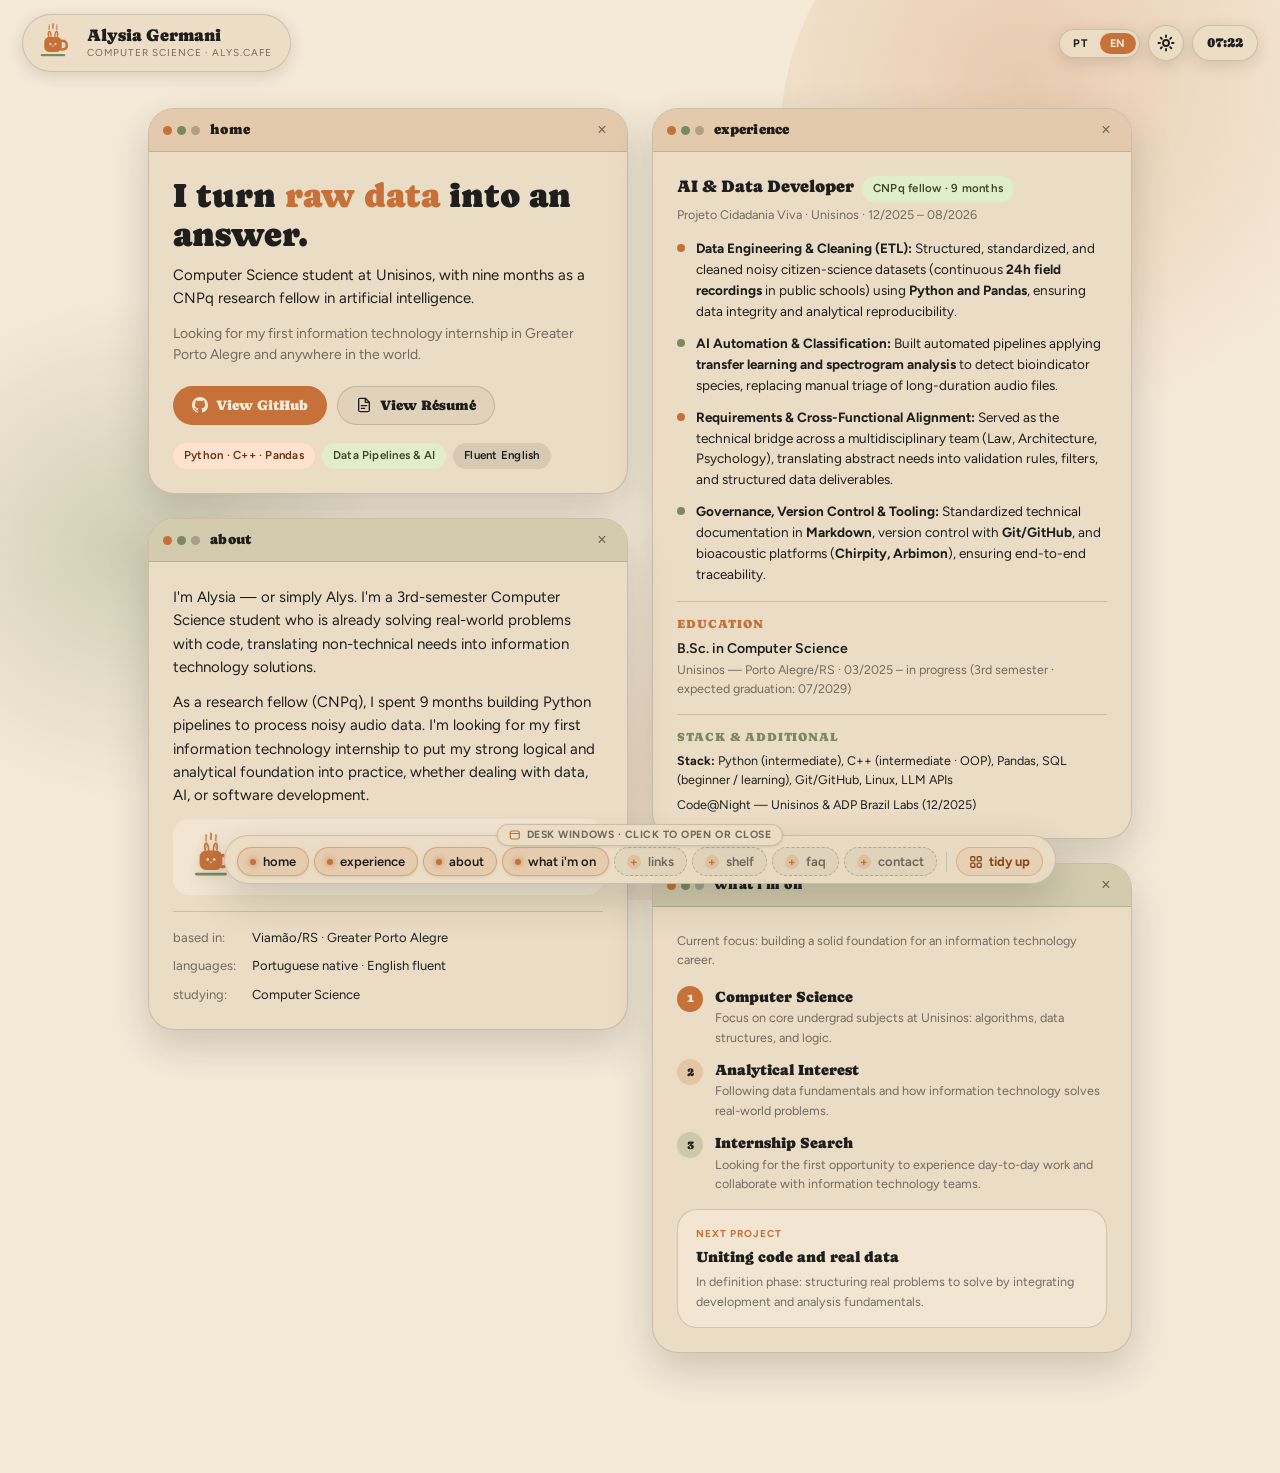
==== commit 444ac571: "feat: adiciona deteccao de idioma, link para /curriculo e otimiza curriculo para ATS/IAs" ====
--- a/index.html
+++ b/index.html
@@ -3,25 +3,27 @@
 <head>
   <meta charset="UTF-8">
   <meta name="viewport" content="width=device-width, initial-scale=1.0">
-  <title>Alysia Germani — Ciência da Computação</title>
-  <meta name="description" content="Alysia Germani, estudante de Ciência da Computação na Unisinos e ex-bolsista de Iniciação Científica CNPq em inteligência artificial. Buscando a primeira oportunidade de estágio em tecnologia da informação na Grande Porto Alegre e em qualquer lugar do mundo.">
+  <title>Alysia Germani — Ciência da Computação · Dados, Desenvolvimento &amp; IA</title>
+  <meta name="description" content="Alysia Germani, estudante de Ciência da Computação na Unisinos e ex-bolsista de Iniciação Científica CNPq em Inteligência Artificial e Processamento de Dados (Python, C++, Pandas, SQL). Buscando a primeira oportunidade de estágio em Tecnologia da Informação na Grande Porto Alegre ou remoto.">
   <meta name="author" content="Alysia Germani">
   
   <!-- Open Graph / LinkedIn / Facebook -->
   <meta property="og:type" content="website">
   <meta property="og:url" content="https://alys.cafe">
-  <meta property="og:title" content="Alysia Germani — Ciência da Computação">
-  <meta property="og:description" content="Estudante de Ciência da Computação na Unisinos. Transformo dados brutos em resposta.">
+  <meta property="og:title" content="Alysia Germani — Ciência da Computação · Dados, Desenvolvimento &amp; IA">
+  <meta property="og:description" content="Estudante de Ciência da Computação na Unisinos e ex-bolsista CNPq em IA. Transformo dados brutos em resposta.">
   <meta property="og:image" content="https://alys.cafe/favicon.svg">
   
   <!-- Twitter Cards -->
   <meta name="twitter:card" content="summary">
-  <meta name="twitter:title" content="Alysia Germani — Ciência da Computação">
-  <meta name="twitter:description" content="Estudante de Ciência da Computação na Unisinos. Transformo dados brutos em resposta.">
+  <meta name="twitter:title" content="Alysia Germani — Ciência da Computação · Dados, Desenvolvimento &amp; IA">
+  <meta name="twitter:description" content="Estudante de Ciência da Computação na Unisinos e ex-bolsista CNPq em IA. Transformo dados brutos em resposta.">
   <meta name="twitter:image" content="https://alys.cafe/favicon.svg">
 
   <link rel="icon" type="image/svg+xml" href="favicon.svg">
   <link rel="stylesheet" href="css/style.css">
+  <!-- Detects the visitor's language (browser / saved choice / ?lang=) before first paint -->
+  <script src="js/lang.js"></script>
 
   <!-- JSON-LD Structured Data for Search Engines -->
   <script type="application/ld+json">
@@ -30,7 +32,7 @@
     "@type": "Person",
     "name": "Alysia Germani",
     "url": "https://alys.cafe",
-    "jobTitle": "Estudante de Ciência da Computação e Ex-Bolsista de Iniciação Científica",
+    "jobTitle": "Estudante de Ciência da Computação e Ex-Bolsista de Iniciação Científica CNPq",
     "alumniOf": {
       "@type": "CollegeOrUniversity",
       "name": "Universidade do Vale do Rio dos Sinos (Unisinos)"
@@ -41,7 +43,7 @@
       "http://lattes.cnpq.br/5102566330101906",
       "https://orcid.org/0009-0005-5597-1001"
     ],
-    "knowsAbout": ["Python", "Data Analysis", "Artificial Intelligence"]
+    "knowsAbout": ["Python", "C++", "Object-Oriented Programming", "Pandas", "SQL", "Data Analysis", "ETL Pipelines", "Artificial Intelligence", "Transfer Learning", "LLM APIs", "Git", "Linux"]
   }
   </script>
 </head>
@@ -129,17 +131,21 @@
             <span data-l="pt">Ver GitHub</span>
             <span data-l="en">View GitHub</span>
           </a>
-          <a class="btn btn-secondary" href="curriculo.pdf" target="_blank" download="curriculo-alysia-germani.pdf">
-            <svg width="16" height="16" viewBox="0 0 24 24" fill="none" stroke="currentColor" stroke-width="2" stroke-linecap="round" stroke-linejoin="round" aria-hidden="true"><path d="M21 15v4a2 2 0 01-2 2H5a2 2 0 01-2-2v-4M7 10l5 5 5-5M12 15V3"/></svg>
-            <span data-l="pt">Baixar currículo (PDF)</span>
-            <span data-l="en">Download Résumé (PDF)</span>
+          <a class="btn btn-secondary" href="curriculo" data-lang-link="curriculo">
+            <svg width="16" height="16" viewBox="0 0 24 24" fill="none" stroke="currentColor" stroke-width="2" stroke-linecap="round" stroke-linejoin="round" aria-hidden="true"><path d="M14 2H6a2 2 0 00-2 2v16a2 2 0 002 2h12a2 2 0 002-2V8z"/><path d="M14 2v6h6M8 13h8M8 17h5"/></svg>
+            <span data-l="pt">Ver currículo</span>
+            <span data-l="en">View Résumé</span>
           </a>
         </div>
         <div style="display: flex; flex-wrap: wrap; gap: 7px;">
-          <span class="tag tag-accent">Python</span>
+          <span class="tag tag-accent">Python · C++ · Pandas</span>
+          <span class="tag tag-accent-2">
+            <span data-l="pt">Pipelines &amp; IA</span>
+            <span data-l="en">Data Pipelines &amp; AI</span>
+          </span>
           <span class="tag tag-neutral">
-            <span data-l="pt">IA aplicada</span>
-            <span data-l="en">applied AI</span>
+            <span data-l="pt">Inglês fluente</span>
+            <span data-l="en">Fluent English</span>
           </span>
         </div>
       </div>
@@ -162,12 +168,12 @@
       <div class="window-body">
         <div style="display: flex; flex-wrap: wrap; align-items: baseline; gap: 8px; margin-bottom: 3px;">
           <h4 style="margin: 0;">
-            <span data-l="pt">Desenvolvedora de IA</span>
-            <span data-l="en">AI Developer</span>
+            <span data-l="pt">Desenvolvedora de IA e Dados</span>
+            <span data-l="en">AI &amp; Data Developer</span>
           </h4>
           <span class="tag tag-accent-2">
-            <span data-l="pt">ex-bolsista CNPq</span>
-            <span data-l="en">former CNPq fellow</span>
+            <span data-l="pt">bolsista CNPq · 9 meses</span>
+            <span data-l="en">CNPq fellow · 9 months</span>
           </span>
         </div>
         <div class="text-muted" style="font-size: 12.5px; margin-bottom: 14px;">
@@ -178,29 +184,29 @@
           <div style="display: grid; grid-template-columns: 8px 1fr; gap: 11px; align-items: start;">
             <span style="width: 8px; height: 8px; border-radius: 50%; background: var(--color-accent); margin-top: 6px;" aria-hidden="true"></span>
             <p style="margin: 0;">
-              <span data-l="pt">Estruturei e limpei bases de dados brutas e não padronizadas (gravações contínuas de 24h em escolas públicas) usando <strong>Python e Pandas</strong>, garantindo a qualidade e reprodutibilidade para análises posteriores.</span>
-              <span data-l="en">Structured and cleaned raw, non-standardized databases (continuous 24h recordings in public schools) using <strong>Python and Pandas</strong>, ensuring quality and reproducibility for downstream analyses.</span>
+              <span data-l="pt"><strong>Engenharia e Limpeza de Dados (ETL):</strong> Estruturei, padronizei e higienizei bases brutas e ruidosas de ciência cidadã (gravações contínuas de <strong>24h por coleta</strong> em escolas públicas) com <strong>Python e Pandas</strong>, garantindo integridade e reprodutibilidade analítica.</span>
+              <span data-l="en"><strong>Data Engineering &amp; Cleaning (ETL):</strong> Structured, standardized, and cleaned noisy citizen-science datasets (continuous <strong>24h field recordings</strong> in public schools) using <strong>Python and Pandas</strong>, ensuring data integrity and analytical reproducibility.</span>
             </p>
           </div>
           <div style="display: grid; grid-template-columns: 8px 1fr; gap: 11px; align-items: start;">
             <span style="width: 8px; height: 8px; border-radius: 50%; background: var(--color-accent-2); margin-top: 6px;" aria-hidden="true"></span>
             <p style="margin: 0;">
-              <span data-l="pt">Desenvolvi pipelines automatizados para classificação de áudio, aplicando técnicas de <strong>transfer learning e análise de espectrogramas</strong> para identificar espécies bioindicadoras, substituindo processos manuais.</span>
-              <span data-l="en">Developed automated pipelines for audio classification, applying <strong>transfer learning and spectrogram analysis</strong> to identify bioindicator species, replacing manual processes.</span>
+              <span data-l="pt"><strong>Automação e Classificação com IA:</strong> Desenvolvi pipelines automatizados aplicando <strong>transfer learning e análise de espectrogramas</strong> para identificar espécies bioindicadoras, substituindo a triagem manual de arquivos de longa duração.</span>
+              <span data-l="en"><strong>AI Automation &amp; Classification:</strong> Built automated pipelines applying <strong>transfer learning and spectrogram analysis</strong> to detect bioindicator species, replacing manual triage of long-duration audio files.</span>
             </p>
           </div>
           <div style="display: grid; grid-template-columns: 8px 1fr; gap: 11px; align-items: start;">
             <span style="width: 8px; height: 8px; border-radius: 50%; background: var(--color-accent); margin-top: 6px;" aria-hidden="true"></span>
             <p style="margin: 0;">
-              <span data-l="pt">Atuei como ponte técnica em uma equipe multidisciplinar (Direito, Arquitetura, Psicologia), coletando requisitos abstratos e transformando-os em etapas estruturadas de processamento de dados.</span>
-              <span data-l="en">Acted as a technical bridge in a multidisciplinary team (Law, Architecture, Psychology), gathering abstract requirements and translating them into structured data processing steps.</span>
+              <span data-l="pt"><strong>Tradução de Requisitos &amp; Negócio:</strong> Atuei como ponte técnica em equipe multidisciplinar (Direito, Arquitetura e Psicologia), traduzindo demandas abstratas em regras de validação, filtros e entregáveis estruturados de dados.</span>
+              <span data-l="en"><strong>Requirements &amp; Cross-Functional Alignment:</strong> Served as the technical bridge across a multidisciplinary team (Law, Architecture, Psychology), translating abstract needs into validation rules, filters, and structured data deliverables.</span>
             </p>
           </div>
           <div style="display: grid; grid-template-columns: 8px 1fr; gap: 11px; align-items: start;">
             <span style="width: 8px; height: 8px; border-radius: 50%; background: var(--color-accent-2); margin-top: 6px;" aria-hidden="true"></span>
             <p style="margin: 0;">
-              <span data-l="pt">Implementei práticas de documentação em <strong>Markdown</strong>, versionamento com <strong>Git/GitHub</strong> e operação de ferramentas específicas do domínio (Chirpity, Arbimon) para garantir o rastreio do projeto.</span>
-              <span data-l="en">Implemented documentation practices in <strong>Markdown</strong>, version control with <strong>Git/GitHub</strong>, and operated domain-specific tools (Chirpity, Arbimon) to ensure project traceability.</span>
+              <span data-l="pt"><strong>Governança, Versionamento e Ferramentas:</strong> Padronizei a documentação técnica em <strong>Markdown</strong>, o versionamento com <strong>Git/GitHub</strong> e a operação de plataformas bioacústicas (<strong>Chirpity, Arbimon</strong>), garantindo rastreabilidade ponta a ponta.</span>
+              <span data-l="en"><strong>Governance, Version Control &amp; Tooling:</strong> Standardized technical documentation in <strong>Markdown</strong>, version control with <strong>Git/GitHub</strong>, and bioacoustic platforms (<strong>Chirpity, Arbimon</strong>), ensuring end-to-end traceability.</span>
             </p>
           </div>
         </div>
@@ -212,11 +218,14 @@
             <span data-l="pt">formação</span>
             <span data-l="en">education</span>
           </h6>
-          <div style="font-size: 14px; font-weight: 600;">Bacharelado em Ciência da Computação</div>
+          <div style="font-size: 14px; font-weight: 600;">
+            <span data-l="pt">Bacharelado em Ciência da Computação</span>
+            <span data-l="en">B.Sc. in Computer Science</span>
+          </div>
           <div class="text-muted" style="font-size: 12.5px;">
             Unisinos — Porto Alegre/RS · 03/2025 – 
-            <span data-l="pt">em curso (3º semestre)</span>
-            <span data-l="en">in progress (3rd semester)</span>
+            <span data-l="pt">em curso (3º semestre · conclusão prevista: 07/2029)</span>
+            <span data-l="en">in progress (3rd semester · expected graduation: 07/2029)</span>
           </div>
         </div>
 
@@ -224,10 +233,12 @@
 
         <div>
           <h6 style="color: var(--color-accent-2); margin-bottom: 6px;">
-            <span data-l="pt">complementar</span>
-            <span data-l="en">additional</span>
+            <span data-l="pt">stack &amp; complementar</span>
+            <span data-l="en">stack &amp; additional</span>
           </h6>
-          <div style="font-size: 13px; display: flex; flex-direction: column; gap: 5px;">
+          <div style="font-size: 12.5px; display: flex; flex-direction: column; gap: 5px;">
+            <span data-l="pt"><strong>Stack:</strong> Python (intermediário), C++ (intermediário · POO), Pandas, SQL (iniciante / em estudo), Git/GitHub, Linux, APIs de LLMs</span>
+            <span data-l="en"><strong>Stack:</strong> Python (intermediate), C++ (intermediate · OOP), Pandas, SQL (beginner / learning), Git/GitHub, Linux, LLM APIs</span>
             <span>Code@Night — Unisinos &amp; ADP Brazil Labs (12/2025)</span>
           </div>
         </div>
@@ -398,11 +409,11 @@
             E-mail
             <span class="muted">oi@alys.cafe</span>
           </a>
-          <a class="link-item" href="curriculo.pdf" target="_blank">
+          <a class="link-item" href="curriculo" data-lang-link="curriculo">
             <span class="indicator-dot" style="background: var(--color-accent-2);" aria-hidden="true"></span>
-            <span data-l="pt">Currículo (PDF)</span>
-            <span data-l="en">Résumé (PDF)</span>
-            <span class="muted">alys.cafe/curriculo.pdf</span>
+            <span data-l="pt">Currículo</span>
+            <span data-l="en">Résumé</span>
+            <span class="muted">alys.cafe/curriculo</span>
           </a>
         </div>
       </div>
